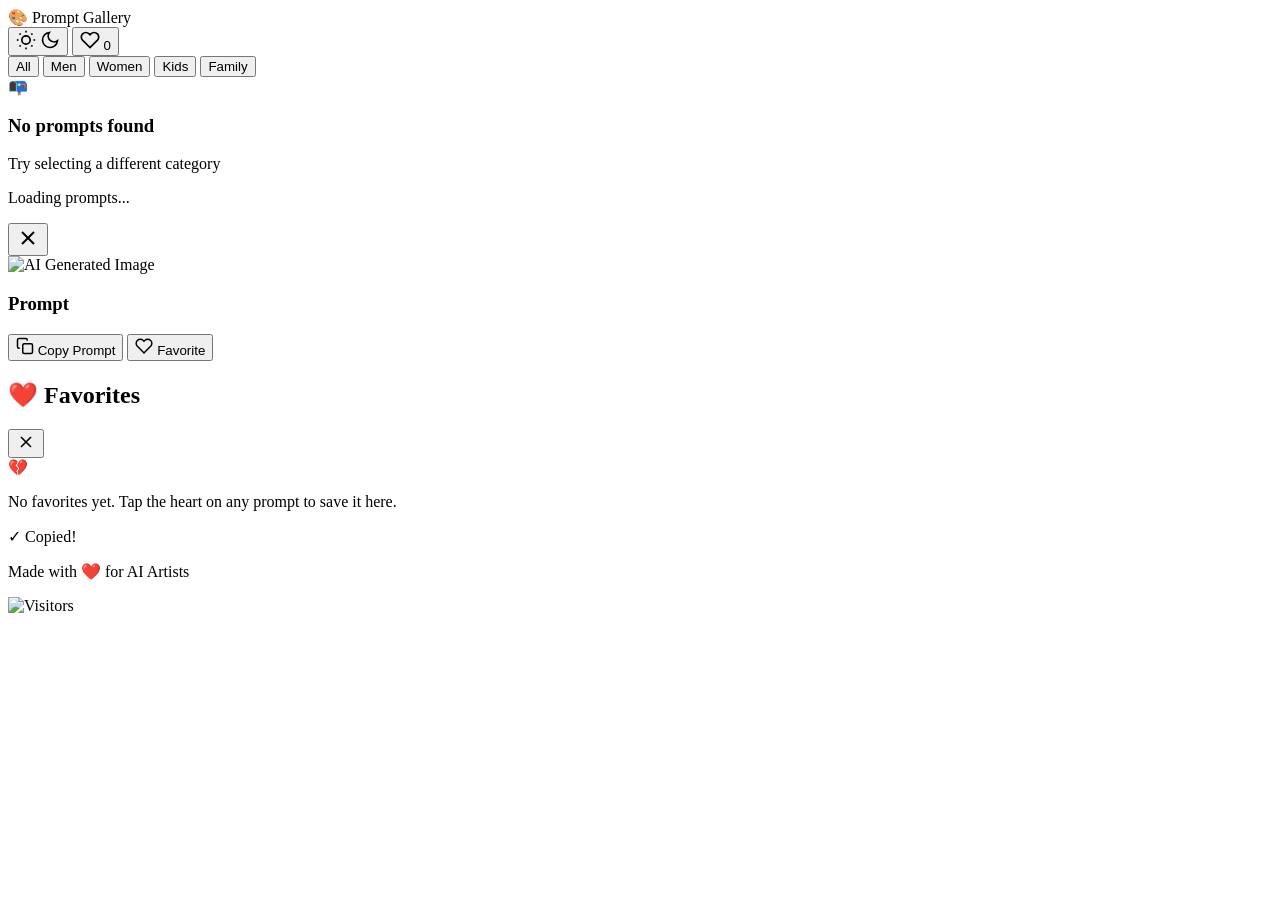
==== index.html @ 32f90887 "Add files via upload" ====
<!DOCTYPE html>
<html lang="en">
<head>
    <meta charset="UTF-8">
    <meta name="viewport" content="width=device-width, initial-scale=1.0">
    <title>Prompt Gallery — Curated AI Image Prompts</title>
    <meta name="description" content="Browse and copy curated AI image generation prompts. Free gallery of prompts for Gemini, Midjourney, DALL-E and more.">
    <link rel="stylesheet" href="css/styles.css">
    <link rel="preconnect" href="https://fonts.googleapis.com">
    <link rel="preconnect" href="https://fonts.gstatic.com" crossorigin>
    <link href="https://fonts.googleapis.com/css2?family=Inter:wght@300;400;500;600;700&display=swap" rel="stylesheet">
</head>
<body>
    <!-- Header -->
    <header class="site-header">
        <div class="header-inner">
            <div class="logo">
                <span class="logo-icon">🎨</span>
                <span class="logo-text">Prompt Gallery</span>
            </div>
            <div class="header-actions">
                <button class="icon-btn theme-toggle-btn" id="theme-toggle" aria-label="Toggle theme">
                    <svg class="icon-sun" width="20" height="20" viewBox="0 0 24 24" fill="none" stroke="currentColor" stroke-width="2">
                        <circle cx="12" cy="12" r="5"></circle>
                        <line x1="12" y1="1" x2="12" y2="3"></line>
                        <line x1="12" y1="21" x2="12" y2="23"></line>
                        <line x1="4.22" y1="4.22" x2="5.64" y2="5.64"></line>
                        <line x1="18.36" y1="18.36" x2="19.78" y2="19.78"></line>
                        <line x1="1" y1="12" x2="3" y2="12"></line>
                        <line x1="21" y1="12" x2="23" y2="12"></line>
                        <line x1="4.22" y1="19.78" x2="5.64" y2="18.36"></line>
                        <line x1="18.36" y1="5.64" x2="19.78" y2="4.22"></line>
                    </svg>
                    <svg class="icon-moon" width="20" height="20" viewBox="0 0 24 24" fill="none" stroke="currentColor" stroke-width="2">
                        <path d="M21 12.79A9 9 0 1 1 11.21 3 7 7 0 0 0 21 12.79z"></path>
                    </svg>
                </button>
                <button class="icon-btn favorites-nav-btn" id="favorites-toggle" aria-label="View favorites">
                    <svg width="20" height="20" viewBox="0 0 24 24" fill="none" stroke="currentColor" stroke-width="2">
                        <path d="M20.84 4.61a5.5 5.5 0 0 0-7.78 0L12 5.67l-1.06-1.06a5.5 5.5 0 0 0-7.78 7.78l1.06 1.06L12 21.23l7.78-7.78 1.06-1.06a5.5 5.5 0 0 0 0-7.78z"></path>
                    </svg>
                    <span class="fav-count" id="fav-count">0</span>
                </button>
            </div>
        </div>
    </header>

    <!-- Main Content -->
    <main class="main-content">
        <!-- Category Filters -->
        <div class="filters-bar">
            <div class="filters-inner">
                <button class="filter-pill active" data-category="all">All</button>
                <button class="filter-pill" data-category="men">Men</button>
                <button class="filter-pill" data-category="women">Women</button>
                <button class="filter-pill" data-category="kids">Kids</button>
                <button class="filter-pill" data-category="family">Family</button>
            </div>
        </div>

        <!-- Gallery Grid -->
        <div class="gallery-grid" id="gallery-grid">
            <!-- Cards injected by JS -->
        </div>

        <!-- Empty State -->
        <div class="empty-state hidden" id="empty-state">
            <span class="empty-icon">📭</span>
            <h3>No prompts found</h3>
            <p>Try selecting a different category</p>
        </div>

        <!-- Loading State -->
        <div class="loading-state" id="loading-state">
            <div class="spinner"></div>
            <p>Loading prompts...</p>
        </div>
    </main>

    <!-- Prompt Detail Modal -->
    <div class="modal-overlay" id="detail-modal">
        <div class="modal-container">
            <button class="modal-close" id="modal-close" aria-label="Close">
                <svg width="24" height="24" viewBox="0 0 24 24" fill="none" stroke="currentColor" stroke-width="2">
                    <line x1="18" y1="6" x2="6" y2="18"></line>
                    <line x1="6" y1="6" x2="18" y2="18"></line>
                </svg>
            </button>
            <div class="modal-body">
                <div class="modal-image-wrap">
                    <img src="" alt="AI Generated Image" class="modal-image" id="modal-image">
                </div>
                <div class="modal-info">
                    <div class="modal-category" id="modal-category"></div>
                    <h3 class="modal-section-title">Prompt</h3>
                    <p class="modal-prompt-text" id="modal-prompt"></p>
                    <div class="modal-actions">
                        <button class="btn btn-primary" id="modal-copy-btn">
                            <svg width="18" height="18" viewBox="0 0 24 24" fill="none" stroke="currentColor" stroke-width="2">
                                <rect x="9" y="9" width="13" height="13" rx="2" ry="2"></rect>
                                <path d="M5 15H4a2 2 0 0 1-2-2V4a2 2 0 0 1 2-2h9a2 2 0 0 1 2 2v1"></path>
                            </svg>
                            Copy Prompt
                        </button>
                        <button class="btn btn-secondary" id="modal-fav-btn">
                            <svg width="18" height="18" viewBox="0 0 24 24" fill="none" stroke="currentColor" stroke-width="2">
                                <path d="M20.84 4.61a5.5 5.5 0 0 0-7.78 0L12 5.67l-1.06-1.06a5.5 5.5 0 0 0-7.78 7.78l1.06 1.06L12 21.23l7.78-7.78 1.06-1.06a5.5 5.5 0 0 0 0-7.78z"></path>
                            </svg>
                            <span id="modal-fav-text">Favorite</span>
                        </button>
                    </div>
                </div>
            </div>
        </div>
    </div>

    <!-- Favorites Panel (slide-in) -->
    <div class="favorites-panel" id="favorites-panel">
        <div class="panel-header">
            <h2>❤️ Favorites</h2>
            <button class="icon-btn" id="close-favorites" aria-label="Close favorites">
                <svg width="20" height="20" viewBox="0 0 24 24" fill="none" stroke="currentColor" stroke-width="2">
                    <line x1="18" y1="6" x2="6" y2="18"></line>
                    <line x1="6" y1="6" x2="18" y2="18"></line>
                </svg>
            </button>
        </div>
        <div class="panel-body" id="favorites-list">
            <!-- Favorites injected by JS -->
        </div>
        <div class="panel-empty hidden" id="favorites-empty">
            <span>💔</span>
            <p>No favorites yet. Tap the heart on any prompt to save it here.</p>
        </div>
    </div>

    <!-- Toast -->
    <div class="toast" id="toast">
        <span class="toast-icon">✓</span>
        <span class="toast-message" id="toast-message">Copied!</span>
    </div>

    <!-- Footer -->
    <footer class="site-footer">
        <div class="footer-inner">
            <p>Made with ❤️ for AI Artists</p>
            <img src="https://visitor-badge.laobi.icu/badge?page_id=prompt-gallery-site" alt="Visitors" class="visitor-badge">
        </div>
    </footer>

    <script src="js/app.js"></script>
</body>
</html>
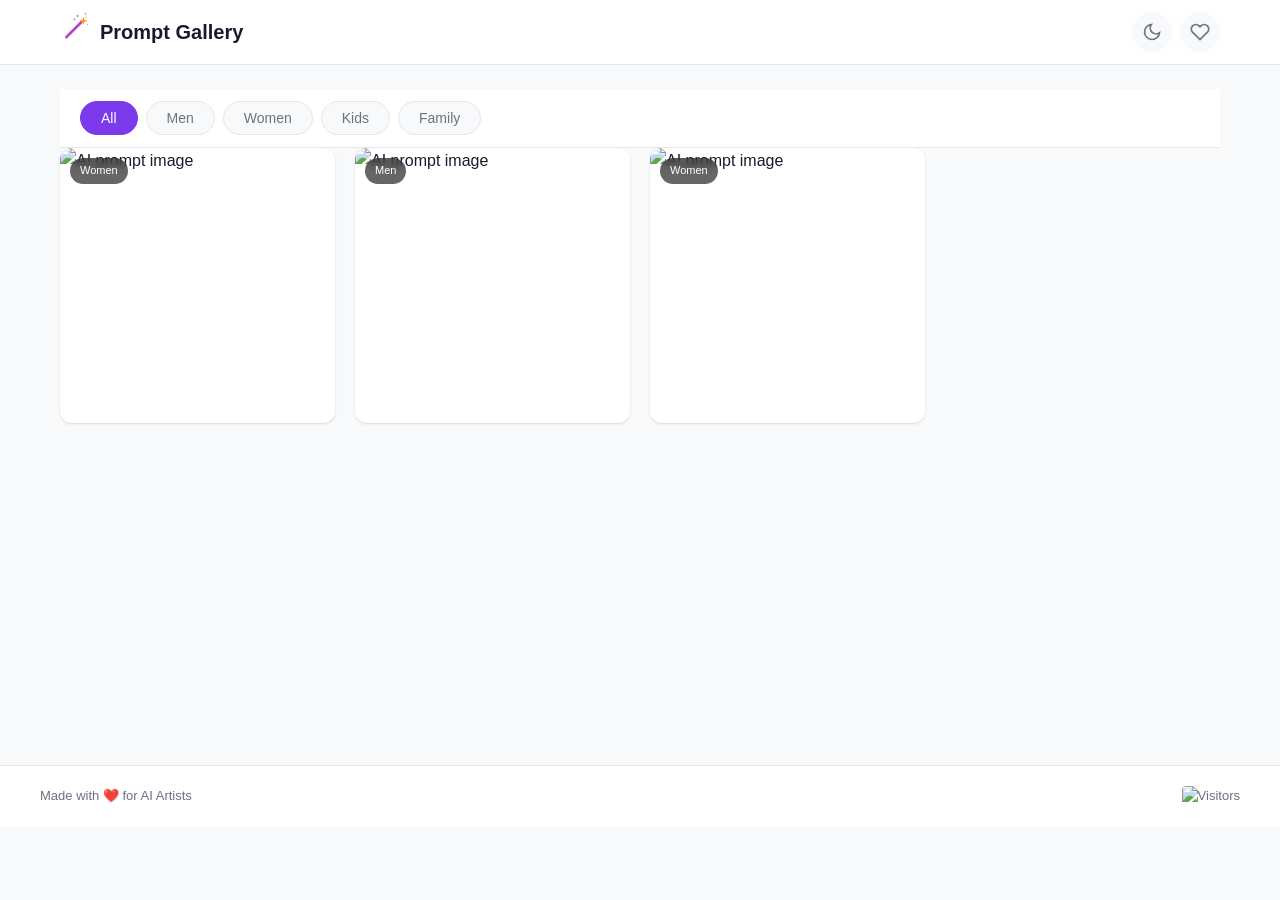
==== commit be2fb69c: "Update index.html" ====
--- a/index.html
+++ b/index.html
@@ -15,7 +15,26 @@
     <header class="site-header">
         <div class="header-inner">
             <div class="logo">
-                <span class="logo-icon">🎨</span>
+                <span class="logo-icon">
+                    <svg width="30" height="30" viewBox="0 0 48 48" fill="none" xmlns="http://www.w3.org/2000/svg">
+                        <defs>
+                            <linearGradient id="wand-grad" x1="0%" y1="0%" x2="100%" y2="100%">
+                                <stop offset="0%" style="stop-color:#7c3aed"/>
+                                <stop offset="100%" style="stop-color:#ec4899"/>
+                            </linearGradient>
+                        </defs>
+                        <!-- Wand stick -->
+                        <line x1="10" y1="42" x2="34" y2="18" stroke="url(#wand-grad)" stroke-width="4" stroke-linecap="round"/>
+                        <!-- Wand tip star -->
+                        <path d="M36 14L37.5 9L39 14L44 15.5L39 17L37.5 22L36 17L31 15.5Z" fill="#f59e0b"/>
+                        <!-- Sparkles -->
+                        <circle cx="28" cy="8" r="1.5" fill="#7c3aed" opacity="0.8"/>
+                        <circle cx="42" cy="10" r="1" fill="#ec4899" opacity="0.7"/>
+                        <circle cx="44" cy="22" r="1.2" fill="#f59e0b" opacity="0.8"/>
+                        <path d="M22 12L23 10L24 12L26 13L24 14L23 16L22 14L20 13Z" fill="#a78bfa" opacity="0.7"/>
+                        <path d="M40 4L40.7 2L41.4 4L43 4.7L41.4 5.4L40.7 7L40 5.4L38 4.7Z" fill="#ec4899" opacity="0.6"/>
+                    </svg>
+                </span>
                 <span class="logo-text">Prompt Gallery</span>
             </div>
             <div class="header-actions">
@@ -39,7 +58,6 @@
                     <svg width="20" height="20" viewBox="0 0 24 24" fill="none" stroke="currentColor" stroke-width="2">
                         <path d="M20.84 4.61a5.5 5.5 0 0 0-7.78 0L12 5.67l-1.06-1.06a5.5 5.5 0 0 0-7.78 7.78l1.06 1.06L12 21.23l7.78-7.78 1.06-1.06a5.5 5.5 0 0 0 0-7.78z"></path>
                     </svg>
-                    <span class="fav-count" id="fav-count">0</span>
                 </button>
             </div>
         </div>
--- a/css/styles.css
+++ b/css/styles.css
@@ -0,0 +1,755 @@
+/* ===== CSS Variables ===== */
+:root {
+    --bg-primary: #f8f9fa;
+    --bg-secondary: #ffffff;
+    --bg-card: #ffffff;
+    --text-primary: #1a1a2e;
+    --text-secondary: #6b7280;
+    --accent: #7c3aed;
+    --accent-hover: #6d28d9;
+    --accent-light: #ede9fe;
+    --border: #e5e7eb;
+    --shadow: 0 1px 3px rgba(0, 0, 0, 0.08), 0 1px 2px rgba(0, 0, 0, 0.06);
+    --shadow-lg: 0 10px 25px rgba(0, 0, 0, 0.1);
+    --radius: 12px;
+    --radius-sm: 8px;
+    --header-height: 64px;
+    --filter-height: 56px;
+}
+
+[data-theme="dark"] {
+    --bg-primary: #0f172a;
+    --bg-secondary: #1e293b;
+    --bg-card: #1e293b;
+    --text-primary: #f1f5f9;
+    --text-secondary: #94a3b8;
+    --accent: #a78bfa;
+    --accent-hover: #8b5cf6;
+    --accent-light: #1e1b4b;
+    --border: #334155;
+    --shadow: 0 1px 3px rgba(0, 0, 0, 0.3);
+    --shadow-lg: 0 10px 25px rgba(0, 0, 0, 0.4);
+}
+
+/* ===== Reset ===== */
+*, *::before, *::after {
+    margin: 0;
+    padding: 0;
+    box-sizing: border-box;
+}
+
+body {
+    font-family: 'Inter', -apple-system, BlinkMacSystemFont, sans-serif;
+    background: var(--bg-primary);
+    color: var(--text-primary);
+    min-height: 100vh;
+    line-height: 1.6;
+    transition: background-color 0.3s ease, color 0.3s ease;
+}
+
+/* ===== Header ===== */
+.site-header {
+    position: sticky;
+    top: 0;
+    z-index: 100;
+    background: var(--bg-secondary);
+    border-bottom: 1px solid var(--border);
+    backdrop-filter: blur(10px);
+}
+
+.header-inner {
+    max-width: 1200px;
+    margin: 0 auto;
+    padding: 0 20px;
+    height: var(--header-height);
+    display: flex;
+    align-items: center;
+    justify-content: space-between;
+}
+
+.logo {
+    display: flex;
+    align-items: center;
+    gap: 10px;
+}
+
+.logo-icon {
+    font-size: 28px;
+}
+
+.logo-text {
+    font-size: 20px;
+    font-weight: 700;
+    color: var(--text-primary);
+}
+
+.header-actions {
+    display: flex;
+    align-items: center;
+    gap: 8px;
+}
+
+.icon-btn {
+    width: 40px;
+    height: 40px;
+    border: none;
+    background: var(--bg-primary);
+    border-radius: 50%;
+    cursor: pointer;
+    display: flex;
+    align-items: center;
+    justify-content: center;
+    color: var(--text-secondary);
+    transition: all 0.2s ease;
+    position: relative;
+}
+
+.icon-btn:hover {
+    color: var(--accent);
+    background: var(--accent-light);
+}
+
+/* Theme toggle icon visibility */
+[data-theme="dark"] .icon-sun { display: block; }
+[data-theme="dark"] .icon-moon { display: none; }
+.icon-sun { display: none; }
+.icon-moon { display: block; }
+
+/* Favorites count badge - removed */
+
+/* ===== Filters ===== */
+.filters-bar {
+    position: sticky;
+    top: var(--header-height);
+    z-index: 90;
+    background: var(--bg-secondary);
+    border-bottom: 1px solid var(--border);
+}
+
+.filters-inner {
+    max-width: 1200px;
+    margin: 0 auto;
+    padding: 12px 20px;
+    display: flex;
+    gap: 8px;
+    overflow-x: auto;
+    scrollbar-width: none;
+}
+
+.filters-inner::-webkit-scrollbar {
+    display: none;
+}
+
+.filter-pill {
+    padding: 8px 20px;
+    border: 1px solid var(--border);
+    background: var(--bg-primary);
+    color: var(--text-secondary);
+    border-radius: 100px;
+    font-size: 14px;
+    font-weight: 500;
+    cursor: pointer;
+    white-space: nowrap;
+    transition: all 0.2s ease;
+    font-family: inherit;
+}
+
+.filter-pill:hover {
+    border-color: var(--accent);
+    color: var(--accent);
+}
+
+.filter-pill.active {
+    background: var(--accent);
+    border-color: var(--accent);
+    color: white;
+}
+
+/* ===== Main Content ===== */
+.main-content {
+    max-width: 1200px;
+    margin: 0 auto;
+    padding: 24px 20px;
+    min-height: calc(100vh - var(--header-height) - var(--filter-height) - 80px);
+}
+
+/* ===== Gallery Grid ===== */
+.gallery-grid {
+    display: grid;
+    grid-template-columns: repeat(auto-fill, minmax(280px, 1fr));
+    gap: 20px;
+}
+
+@media (max-width: 640px) {
+    .gallery-grid {
+        grid-template-columns: repeat(2, 1fr);
+        gap: 12px;
+    }
+}
+
+@media (min-width: 1024px) {
+    .gallery-grid {
+        grid-template-columns: repeat(4, 1fr);
+    }
+}
+
+/* ===== Gallery Card ===== */
+.gallery-card {
+    background: var(--bg-card);
+    border-radius: var(--radius);
+    overflow: hidden;
+    box-shadow: var(--shadow);
+    cursor: pointer;
+    transition: transform 0.2s ease, box-shadow 0.2s ease;
+    position: relative;
+}
+
+.gallery-card:hover {
+    transform: translateY(-4px);
+    box-shadow: var(--shadow-lg);
+}
+
+.card-image-wrap {
+    position: relative;
+    aspect-ratio: 1;
+    overflow: hidden;
+}
+
+.card-image {
+    width: 100%;
+    height: 100%;
+    object-fit: cover;
+    transition: transform 0.3s ease;
+}
+
+.gallery-card:hover .card-image {
+    transform: scale(1.05);
+}
+
+.card-overlay {
+    position: absolute;
+    inset: 0;
+    background: linear-gradient(to top, rgba(0,0,0,0.6) 0%, transparent 50%);
+    opacity: 0;
+    transition: opacity 0.2s ease;
+    display: flex;
+    align-items: flex-end;
+    padding: 12px;
+}
+
+/* Desktop: show on hover */
+@media (hover: hover) {
+    .gallery-card:hover .card-overlay {
+        opacity: 1;
+    }
+}
+
+/* Touch devices: always show overlay */
+@media (hover: none) {
+    .card-overlay {
+        opacity: 1;
+        background: linear-gradient(to top, rgba(0,0,0,0.5) 0%, transparent 40%);
+    }
+}
+
+.card-actions {
+    display: flex;
+    gap: 8px;
+    width: 100%;
+    justify-content: flex-end;
+}
+
+.card-btn {
+    width: 36px;
+    height: 36px;
+    border: none;
+    background: rgba(255, 255, 255, 0.9);
+    border-radius: 50%;
+    cursor: pointer;
+    display: flex;
+    align-items: center;
+    justify-content: center;
+    color: #374151;
+    transition: all 0.2s ease;
+}
+
+.card-btn:hover {
+    background: white;
+    transform: scale(1.1);
+}
+
+.card-btn.favorited {
+    background: #fee2e2;
+    color: #ef4444;
+}
+
+.card-btn.favorited svg {
+    fill: #ef4444;
+}
+
+.card-btn.copied {
+    background: var(--accent-light);
+    color: var(--accent);
+}
+
+.card-category {
+    position: absolute;
+    top: 10px;
+    left: 10px;
+    background: rgba(0, 0, 0, 0.6);
+    color: white;
+    padding: 4px 10px;
+    border-radius: 100px;
+    font-size: 11px;
+    font-weight: 500;
+    text-transform: capitalize;
+    backdrop-filter: blur(4px);
+}
+
+/* ===== Loading & Empty States ===== */
+.loading-state {
+    display: flex;
+    flex-direction: column;
+    align-items: center;
+    justify-content: center;
+    padding: 60px 20px;
+    gap: 16px;
+    color: var(--text-secondary);
+}
+
+.spinner {
+    width: 32px;
+    height: 32px;
+    border: 3px solid var(--border);
+    border-top-color: var(--accent);
+    border-radius: 50%;
+    animation: spin 0.8s linear infinite;
+}
+
+@keyframes spin {
+    to { transform: rotate(360deg); }
+}
+
+.empty-state {
+    display: flex;
+    flex-direction: column;
+    align-items: center;
+    justify-content: center;
+    padding: 60px 20px;
+    text-align: center;
+}
+
+.empty-state .empty-icon {
+    font-size: 48px;
+    margin-bottom: 12px;
+}
+
+.empty-state h3 {
+    font-size: 18px;
+    margin-bottom: 4px;
+}
+
+.empty-state p {
+    color: var(--text-secondary);
+    font-size: 14px;
+}
+
+.hidden {
+    display: none !important;
+}
+
+/* ===== Modal ===== */
+.modal-overlay {
+    position: fixed;
+    inset: 0;
+    background: rgba(0, 0, 0, 0.6);
+    backdrop-filter: blur(4px);
+    z-index: 1000;
+    display: none;
+    align-items: center;
+    justify-content: center;
+    padding: 20px;
+}
+
+.modal-overlay.open {
+    display: flex;
+}
+
+.modal-container {
+    background: var(--bg-card);
+    border-radius: var(--radius);
+    max-width: 800px;
+    width: 100%;
+    max-height: 90vh;
+    overflow-y: auto;
+    position: relative;
+    animation: modalIn 0.25s ease;
+}
+
+@keyframes modalIn {
+    from { opacity: 0; transform: scale(0.95) translateY(10px); }
+    to { opacity: 1; transform: scale(1) translateY(0); }
+}
+
+.modal-close {
+    position: absolute;
+    top: 12px;
+    right: 12px;
+    width: 36px;
+    height: 36px;
+    border: none;
+    background: rgba(0, 0, 0, 0.5);
+    color: white;
+    border-radius: 50%;
+    cursor: pointer;
+    display: flex;
+    align-items: center;
+    justify-content: center;
+    z-index: 10;
+    transition: background 0.2s;
+}
+
+.modal-close:hover {
+    background: rgba(0, 0, 0, 0.7);
+}
+
+.modal-body {
+    display: grid;
+    grid-template-columns: 1fr 1fr;
+}
+
+@media (max-width: 640px) {
+    .modal-body {
+        grid-template-columns: 1fr;
+    }
+}
+
+.modal-image-wrap {
+    aspect-ratio: 1;
+    overflow: hidden;
+}
+
+.modal-image {
+    width: 100%;
+    height: 100%;
+    object-fit: cover;
+}
+
+.modal-info {
+    padding: 24px;
+    display: flex;
+    flex-direction: column;
+    gap: 16px;
+}
+
+.modal-category {
+    display: inline-block;
+    background: var(--accent-light);
+    color: var(--accent);
+    padding: 4px 12px;
+    border-radius: 100px;
+    font-size: 12px;
+    font-weight: 600;
+    text-transform: capitalize;
+    width: fit-content;
+}
+
+.modal-section-title {
+    font-size: 13px;
+    font-weight: 600;
+    color: var(--text-secondary);
+    text-transform: uppercase;
+    letter-spacing: 0.5px;
+}
+
+.modal-prompt-text {
+    font-size: 14px;
+    line-height: 1.7;
+    color: var(--text-primary);
+    background: var(--bg-primary);
+    padding: 16px;
+    border-radius: var(--radius-sm);
+    border: 1px solid var(--border);
+    max-height: 200px;
+    overflow-y: auto;
+}
+
+.modal-actions {
+    display: flex;
+    gap: 10px;
+    margin-top: auto;
+}
+
+@media (max-width: 640px) {
+    .modal-actions {
+        flex-direction: column;
+    }
+}
+
+/* ===== Buttons ===== */
+.btn {
+    padding: 12px 20px;
+    border: none;
+    border-radius: var(--radius-sm);
+    font-size: 14px;
+    font-weight: 600;
+    cursor: pointer;
+    display: flex;
+    align-items: center;
+    justify-content: center;
+    gap: 8px;
+    transition: all 0.2s ease;
+    font-family: inherit;
+    flex: 1;
+}
+
+.btn:active {
+    transform: scale(0.97);
+}
+
+.btn-primary {
+    background: var(--accent);
+    color: white;
+}
+
+.btn-primary:hover {
+    background: var(--accent-hover);
+}
+
+.btn-secondary {
+    background: var(--bg-primary);
+    color: var(--text-primary);
+    border: 1px solid var(--border);
+}
+
+.btn-secondary:hover {
+    border-color: var(--accent);
+    color: var(--accent);
+}
+
+.btn-secondary.active {
+    background: #fee2e2;
+    border-color: #ef4444;
+    color: #ef4444;
+}
+
+.btn-secondary.active svg {
+    fill: #ef4444;
+}
+
+/* ===== Favorites Panel ===== */
+.favorites-panel {
+    position: fixed;
+    top: 0;
+    right: -400px;
+    width: 380px;
+    max-width: 100vw;
+    height: 100vh;
+    background: var(--bg-secondary);
+    border-left: 1px solid var(--border);
+    z-index: 1001;
+    transition: right 0.3s ease;
+    display: flex;
+    flex-direction: column;
+}
+
+.favorites-panel.open {
+    right: 0;
+}
+
+.panel-header {
+    display: flex;
+    align-items: center;
+    justify-content: space-between;
+    padding: 16px 20px;
+    border-bottom: 1px solid var(--border);
+}
+
+.panel-header h2 {
+    font-size: 18px;
+    font-weight: 600;
+}
+
+.panel-body {
+    flex: 1;
+    overflow-y: auto;
+    padding: 16px;
+    display: flex;
+    flex-direction: column;
+    gap: 12px;
+}
+
+.panel-empty {
+    display: flex;
+    flex-direction: column;
+    align-items: center;
+    justify-content: center;
+    padding: 40px 20px;
+    text-align: center;
+    color: var(--text-secondary);
+    gap: 8px;
+    font-size: 14px;
+}
+
+.panel-empty span {
+    font-size: 40px;
+}
+
+/* Favorite item in panel */
+.fav-item {
+    display: flex;
+    gap: 12px;
+    padding: 12px;
+    background: var(--bg-primary);
+    border-radius: var(--radius-sm);
+    cursor: pointer;
+    transition: background 0.2s;
+}
+
+.fav-item:hover {
+    background: var(--accent-light);
+}
+
+.fav-item-image {
+    width: 56px;
+    height: 56px;
+    border-radius: var(--radius-sm);
+    object-fit: cover;
+    flex-shrink: 0;
+}
+
+.fav-item-info {
+    flex: 1;
+    min-width: 0;
+}
+
+.fav-item-category {
+    font-size: 11px;
+    font-weight: 600;
+    color: var(--accent);
+    text-transform: capitalize;
+}
+
+.fav-item-prompt {
+    font-size: 13px;
+    color: var(--text-secondary);
+    overflow: hidden;
+    text-overflow: ellipsis;
+    white-space: nowrap;
+}
+
+.fav-item-remove {
+    width: 28px;
+    height: 28px;
+    border: none;
+    background: none;
+    color: var(--text-secondary);
+    cursor: pointer;
+    display: flex;
+    align-items: center;
+    justify-content: center;
+    border-radius: 50%;
+    flex-shrink: 0;
+    align-self: center;
+    transition: all 0.2s;
+}
+
+.fav-item-remove:hover {
+    background: #fee2e2;
+    color: #ef4444;
+}
+
+/* ===== Toast ===== */
+.toast {
+    position: fixed;
+    bottom: 24px;
+    left: 50%;
+    transform: translateX(-50%) translateY(80px);
+    background: var(--text-primary);
+    color: var(--bg-primary);
+    padding: 12px 24px;
+    border-radius: 100px;
+    display: flex;
+    align-items: center;
+    gap: 8px;
+    font-size: 14px;
+    font-weight: 500;
+    opacity: 0;
+    transition: all 0.3s ease;
+    z-index: 2000;
+    pointer-events: none;
+}
+
+.toast.show {
+    opacity: 1;
+    transform: translateX(-50%) translateY(0);
+}
+
+.toast-icon {
+    width: 20px;
+    height: 20px;
+    background: #34c759;
+    color: white;
+    border-radius: 50%;
+    display: flex;
+    align-items: center;
+    justify-content: center;
+    font-size: 12px;
+    font-weight: 700;
+}
+
+/* ===== Footer ===== */
+.site-footer {
+    border-top: 1px solid var(--border);
+    background: var(--bg-secondary);
+    padding: 20px;
+}
+
+.footer-inner {
+    max-width: 1200px;
+    margin: 0 auto;
+    display: flex;
+    align-items: center;
+    justify-content: space-between;
+    font-size: 13px;
+    color: var(--text-secondary);
+}
+
+.visitor-badge {
+    height: 20px;
+    border-radius: 4px;
+}
+
+@media (max-width: 640px) {
+    .footer-inner {
+        flex-direction: column;
+        gap: 12px;
+    }
+}
+
+/* ===== Scrollbar ===== */
+::-webkit-scrollbar {
+    width: 6px;
+}
+
+::-webkit-scrollbar-track {
+    background: transparent;
+}
+
+::-webkit-scrollbar-thumb {
+    background: var(--border);
+    border-radius: 3px;
+}
+
+/* ===== Backdrop for panels ===== */
+.backdrop {
+    position: fixed;
+    inset: 0;
+    background: rgba(0, 0, 0, 0.4);
+    z-index: 1000;
+    display: none;
+}
+
+.backdrop.show {
+    display: block;
+}
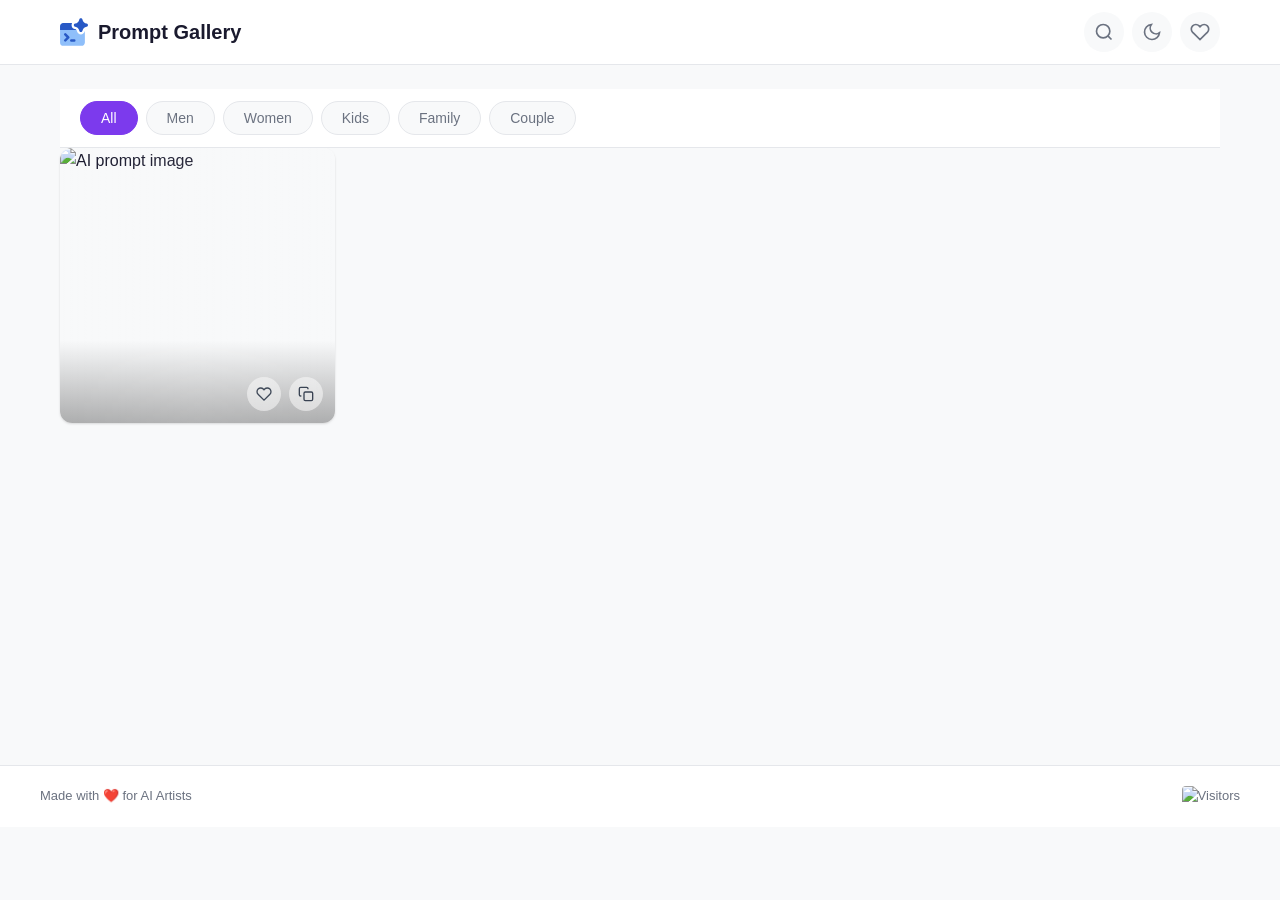
==== commit 4edde369: "Add search, infinite scroll, PWA, AMOLED dark mode, swipe nav, pull-to-refresh, view counts, sitemap" ====
--- a/index.html
+++ b/index.html
@@ -5,39 +5,59 @@
     <meta name="viewport" content="width=device-width, initial-scale=1.0">
     <title>Prompt Gallery — Curated AI Image Prompts</title>
     <meta name="description" content="Browse and copy curated AI image generation prompts. Free gallery of prompts for Gemini, Midjourney, DALL-E and more.">
+
+    <!-- Open Graph -->
+    <meta property="og:title" content="Prompt Gallery — Curated AI Image Prompts">
+    <meta property="og:description" content="Browse stunning AI-generated images and copy the exact prompts used to create them. Free gallery for Gemini, Midjourney, DALL-E.">
+    <meta property="og:type" content="website">
+    <meta property="og:image" content="https://res.cloudinary.com/ddmmf6dz4/image/upload/v1778063880/snmfuzlvmppcgmgstc9q_tdmn8u.png">
+    <meta property="og:url" content="https://prophecy10.github.io/prompt-gallery/">
+    <meta name="twitter:card" content="summary_large_image">
+    <meta name="twitter:title" content="Prompt Gallery — Curated AI Image Prompts">
+    <meta name="twitter:description" content="Browse and copy curated AI image generation prompts.">
+    <meta name="twitter:image" content="https://res.cloudinary.com/ddmmf6dz4/image/upload/v1778063880/snmfuzlvmppcgmgstc9q_tdmn8u.png">
+
+    <!-- PWA -->
+    <link rel="manifest" href="manifest.json">
+    <meta name="theme-color" content="#000000">
+    <meta name="apple-mobile-web-app-capable" content="yes">
+    <meta name="apple-mobile-web-app-status-bar-style" content="black-translucent">
+    <link rel="apple-touch-icon" href="icons/icon-192.svg">
+
+    <link rel="icon" type="image/svg+xml" href="favicon.svg">
     <link rel="stylesheet" href="css/styles.css">
     <link rel="preconnect" href="https://fonts.googleapis.com">
     <link rel="preconnect" href="https://fonts.gstatic.com" crossorigin>
     <link href="https://fonts.googleapis.com/css2?family=Inter:wght@300;400;500;600;700&display=swap" rel="stylesheet">
 </head>
 <body>
+    <!-- Pull to refresh indicator -->
+    <div class="pull-indicator" id="pull-indicator">
+        <div class="pull-spinner"></div>
+        <span>Release to refresh</span>
+    </div>
+
     <!-- Header -->
     <header class="site-header">
         <div class="header-inner">
             <div class="logo">
                 <span class="logo-icon">
-                    <svg width="30" height="30" viewBox="0 0 48 48" fill="none" xmlns="http://www.w3.org/2000/svg">
-                        <defs>
-                            <linearGradient id="wand-grad" x1="0%" y1="0%" x2="100%" y2="100%">
-                                <stop offset="0%" style="stop-color:#7c3aed"/>
-                                <stop offset="100%" style="stop-color:#ec4899"/>
-                            </linearGradient>
-                        </defs>
-                        <!-- Wand stick -->
-                        <line x1="10" y1="42" x2="34" y2="18" stroke="url(#wand-grad)" stroke-width="4" stroke-linecap="round"/>
-                        <!-- Wand tip star -->
-                        <path d="M36 14L37.5 9L39 14L44 15.5L39 17L37.5 22L36 17L31 15.5Z" fill="#f59e0b"/>
-                        <!-- Sparkles -->
-                        <circle cx="28" cy="8" r="1.5" fill="#7c3aed" opacity="0.8"/>
-                        <circle cx="42" cy="10" r="1" fill="#ec4899" opacity="0.7"/>
-                        <circle cx="44" cy="22" r="1.2" fill="#f59e0b" opacity="0.8"/>
-                        <path d="M22 12L23 10L24 12L26 13L24 14L23 16L22 14L20 13Z" fill="#a78bfa" opacity="0.7"/>
-                        <path d="M40 4L40.7 2L41.4 4L43 4.7L41.4 5.4L40.7 7L40 5.4L38 4.7Z" fill="#ec4899" opacity="0.6"/>
+                    <svg width="28" height="28" viewBox="0 0 14 14" fill="none" xmlns="http://www.w3.org/2000/svg">
+                        <path fill="#8fbffa" fill-rule="evenodd" d="M6.035 2.507c-0.653 1.073 -0.204 2.73 1.344 3 0.545 0.095 0.978 0.51 1.096 1.05l0.02 0.092c0.454 2.073 3.407 2.086 3.878 0.017l0.025 -0.108a1.4 1.4 0 0 1 0.04 -0.139v5.791c0 0.941 -0.764 1.704 -1.705 1.704H1.734A1.704 1.704 0 0 1 0.03 12.21V4.211c0 -0.941 0.763 -1.704 1.704 -1.704h4.3Z" clip-rule="evenodd"></path>
+                        <path fill="#2859c5" fill-rule="evenodd" d="M3.08 7.797a0.625 0.625 0 1 0 -0.883 0.884L3.255 9.74l-1.058 1.058a0.625 0.625 0 0 0 0.884 0.884l1.5 -1.5a0.625 0.625 0 0 0 0 -0.884l-1.5 -1.5Zm2.559 2.817a0.625 0.625 0 1 0 0 1.25h1.5a0.625 0.625 0 0 0 0 -1.25h-1.5Z" clip-rule="evenodd"></path>
+                        <path fill="#2859c5" fill-rule="evenodd" d="M6.035 2.507c-0.653 1.073 -0.204 2.73 1.344 3 0.318 0.055 0.598 0.22 0.8 0.454H0.028V4.21c0 -0.941 0.764 -1.704 1.705 -1.704h4.3Z" clip-rule="evenodd"></path>
+                        <path fill="#2859c5" fill-rule="evenodd" d="M11.233 0.721C11.04 -0.13 9.825 -0.125 9.638 0.728l-0.007 0.035 -0.015 0.068A2.53 2.53 0 0 1 7.58 2.772c-0.887 0.154 -0.887 1.428 0 1.582a2.53 2.53 0 0 1 2.038 1.952l0.02 0.093c0.187 0.852 1.401 0.858 1.595 0.007l0.025 -0.108a2.546 2.546 0 0 1 2.046 -1.942c0.889 -0.155 0.889 -1.43 0 -1.585A2.546 2.546 0 0 1 11.26 0.844l-0.018 -0.082 -0.01 -0.041Z" clip-rule="evenodd"></path>
                     </svg>
                 </span>
                 <span class="logo-text">Prompt Gallery</span>
             </div>
             <div class="header-actions">
+                <button class="icon-btn search-toggle-btn" id="search-toggle" aria-label="Search prompts">
+                    <svg width="20" height="20" viewBox="0 0 24 24" fill="none" stroke="currentColor" stroke-width="2">
+                        <circle cx="11" cy="11" r="8"></circle>
+                        <line x1="21" y1="21" x2="16.65" y2="16.65"></line>
+                    </svg>
+                </button>
                 <button class="icon-btn theme-toggle-btn" id="theme-toggle" aria-label="Toggle theme">
                     <svg class="icon-sun" width="20" height="20" viewBox="0 0 24 24" fill="none" stroke="currentColor" stroke-width="2">
                         <circle cx="12" cy="12" r="5"></circle>
@@ -61,6 +81,22 @@
                 </button>
             </div>
         </div>
+        <!-- Search Bar (hidden by default) -->
+        <div class="search-bar hidden" id="search-bar">
+            <div class="search-inner">
+                <svg width="18" height="18" viewBox="0 0 24 24" fill="none" stroke="currentColor" stroke-width="2">
+                    <circle cx="11" cy="11" r="8"></circle>
+                    <line x1="21" y1="21" x2="16.65" y2="16.65"></line>
+                </svg>
+                <input type="text" id="search-input" placeholder="Search prompts..." autocomplete="off">
+                <button class="search-clear" id="search-clear" aria-label="Clear search">
+                    <svg width="16" height="16" viewBox="0 0 24 24" fill="none" stroke="currentColor" stroke-width="2">
+                        <line x1="18" y1="6" x2="6" y2="18"></line>
+                        <line x1="6" y1="6" x2="18" y2="18"></line>
+                    </svg>
+                </button>
+            </div>
+        </div>
     </header>
 
     <!-- Main Content -->
@@ -73,6 +109,7 @@
                 <button class="filter-pill" data-category="women">Women</button>
                 <button class="filter-pill" data-category="kids">Kids</button>
                 <button class="filter-pill" data-category="family">Family</button>
+                <button class="filter-pill" data-category="couple">Couple</button>
             </div>
         </div>
 
@@ -80,12 +117,15 @@
         <div class="gallery-grid" id="gallery-grid">
             <!-- Cards injected by JS -->
         </div>
+
+        <!-- Load More Sentinel (for infinite scroll) -->
+        <div class="load-more-sentinel" id="load-more-sentinel"></div>
 
         <!-- Empty State -->
         <div class="empty-state hidden" id="empty-state">
             <span class="empty-icon">📭</span>
             <h3>No prompts found</h3>
-            <p>Try selecting a different category</p>
+            <p>Try a different search or category</p>
         </div>
 
         <!-- Loading State -->
@@ -97,11 +137,22 @@
 
     <!-- Prompt Detail Modal -->
     <div class="modal-overlay" id="detail-modal">
-        <div class="modal-container">
+        <div class="modal-container" id="modal-container">
             <button class="modal-close" id="modal-close" aria-label="Close">
                 <svg width="24" height="24" viewBox="0 0 24 24" fill="none" stroke="currentColor" stroke-width="2">
                     <line x1="18" y1="6" x2="6" y2="18"></line>
                     <line x1="6" y1="6" x2="18" y2="18"></line>
+                </svg>
+            </button>
+            <!-- Swipe navigation arrows -->
+            <button class="modal-nav modal-nav-prev" id="modal-prev" aria-label="Previous prompt">
+                <svg width="24" height="24" viewBox="0 0 24 24" fill="none" stroke="currentColor" stroke-width="2">
+                    <polyline points="15 18 9 12 15 6"></polyline>
+                </svg>
+            </button>
+            <button class="modal-nav modal-nav-next" id="modal-next" aria-label="Next prompt">
+                <svg width="24" height="24" viewBox="0 0 24 24" fill="none" stroke="currentColor" stroke-width="2">
+                    <polyline points="9 18 15 12 9 6"></polyline>
                 </svg>
             </button>
             <div class="modal-body">
@@ -110,6 +161,13 @@
                 </div>
                 <div class="modal-info">
                     <div class="modal-category" id="modal-category"></div>
+                    <div class="modal-views" id="modal-views">
+                        <svg width="14" height="14" viewBox="0 0 24 24" fill="none" stroke="currentColor" stroke-width="2">
+                            <path d="M1 12s4-8 11-8 11 8 11 8-4 8-11 8-11-8-11-8z"></path>
+                            <circle cx="12" cy="12" r="3"></circle>
+                        </svg>
+                        <span id="modal-view-count">0</span> views
+                    </div>
                     <h3 class="modal-section-title">Prompt</h3>
                     <p class="modal-prompt-text" id="modal-prompt"></p>
                     <div class="modal-actions">
@@ -162,7 +220,7 @@
     <footer class="site-footer">
         <div class="footer-inner">
             <p>Made with ❤️ for AI Artists</p>
-            <img src="https://visitor-badge.laobi.icu/badge?page_id=prompt-gallery-site" alt="Visitors" class="visitor-badge">
+            <img src="https://visitor-badge.laobi.icu/badge?page_id=prophecy10.prompt-gallery" alt="Visitors" class="visitor-badge">
         </div>
     </footer>
 
--- a/css/styles.css
+++ b/css/styles.css
@@ -18,17 +18,17 @@
 }
 
 [data-theme="dark"] {
-    --bg-primary: #0f172a;
-    --bg-secondary: #1e293b;
-    --bg-card: #1e293b;
+    --bg-primary: #000000;
+    --bg-secondary: #0a0a0a;
+    --bg-card: #111111;
     --text-primary: #f1f5f9;
     --text-secondary: #94a3b8;
     --accent: #a78bfa;
     --accent-hover: #8b5cf6;
-    --accent-light: #1e1b4b;
-    --border: #334155;
-    --shadow: 0 1px 3px rgba(0, 0, 0, 0.3);
-    --shadow-lg: 0 10px 25px rgba(0, 0, 0, 0.4);
+    --accent-light: #1a1a2e;
+    --border: #1f1f1f;
+    --shadow: 0 1px 3px rgba(0, 0, 0, 0.5);
+    --shadow-lg: 0 10px 25px rgba(0, 0, 0, 0.6);
 }
 
 /* ===== Reset ===== */
@@ -45,6 +45,42 @@
     min-height: 100vh;
     line-height: 1.6;
     transition: background-color 0.3s ease, color 0.3s ease;
+    overscroll-behavior-y: contain;
+}
+
+/* ===== Pull to Refresh ===== */
+.pull-indicator {
+    position: fixed;
+    top: 0;
+    left: 0;
+    right: 0;
+    height: 60px;
+    display: flex;
+    align-items: center;
+    justify-content: center;
+    gap: 10px;
+    background: var(--bg-secondary);
+    color: var(--text-secondary);
+    font-size: 13px;
+    transform: translateY(-100%);
+    transition: transform 0.3s ease;
+    z-index: 200;
+}
+
+.pull-indicator.visible {
+    transform: translateY(0);
+}
+
+.pull-indicator.refreshing .pull-spinner {
+    animation: spin 0.8s linear infinite;
+}
+
+.pull-spinner {
+    width: 20px;
+    height: 20px;
+    border: 2px solid var(--border);
+    border-top-color: var(--accent);
+    border-radius: 50%;
 }
 
 /* ===== Header ===== */
@@ -75,6 +111,7 @@
 
 .logo-icon {
     font-size: 28px;
+    display: flex;
 }
 
 .logo-text {
@@ -115,7 +152,54 @@
 .icon-sun { display: none; }
 .icon-moon { display: block; }
 
-/* Favorites count badge - removed */
+/* ===== Search Bar ===== */
+.search-bar {
+    border-top: 1px solid var(--border);
+    background: var(--bg-secondary);
+}
+
+.search-inner {
+    max-width: 1200px;
+    margin: 0 auto;
+    padding: 10px 20px;
+    display: flex;
+    align-items: center;
+    gap: 10px;
+    color: var(--text-secondary);
+}
+
+.search-inner input {
+    flex: 1;
+    border: none;
+    background: none;
+    font-size: 15px;
+    color: var(--text-primary);
+    outline: none;
+    font-family: inherit;
+}
+
+.search-inner input::placeholder {
+    color: var(--text-secondary);
+}
+
+.search-clear {
+    width: 28px;
+    height: 28px;
+    border: none;
+    background: none;
+    color: var(--text-secondary);
+    cursor: pointer;
+    display: flex;
+    align-items: center;
+    justify-content: center;
+    border-radius: 50%;
+    transition: all 0.2s;
+}
+
+.search-clear:hover {
+    background: var(--bg-primary);
+    color: var(--text-primary);
+}
 
 /* ===== Filters ===== */
 .filters-bar {
@@ -226,28 +310,37 @@
     transform: scale(1.05);
 }
 
+/* Skeleton shimmer for loading images */
+.card-image-wrap.loading {
+    background: var(--bg-primary);
+}
+
+.card-image-wrap.loading::after {
+    content: '';
+    position: absolute;
+    inset: 0;
+    background: linear-gradient(90deg, transparent, rgba(255,255,255,0.08), transparent);
+    animation: shimmer 1.5s infinite;
+}
+
+@keyframes shimmer {
+    0% { transform: translateX(-100%); }
+    100% { transform: translateX(100%); }
+}
+
 .card-overlay {
     position: absolute;
     inset: 0;
-    background: linear-gradient(to top, rgba(0,0,0,0.6) 0%, transparent 50%);
-    opacity: 0;
-    transition: opacity 0.2s ease;
+    background: linear-gradient(to top, rgba(0,0,0,0.3) 0%, transparent 30%);
+    opacity: 1;
     display: flex;
     align-items: flex-end;
     padding: 12px;
-}
-
-/* Desktop: show on hover */
+    transition: background 0.2s ease;
+}
+
 @media (hover: hover) {
     .gallery-card:hover .card-overlay {
-        opacity: 1;
-    }
-}
-
-/* Touch devices: always show overlay */
-@media (hover: none) {
-    .card-overlay {
-        opacity: 1;
         background: linear-gradient(to top, rgba(0,0,0,0.5) 0%, transparent 40%);
     }
 }
@@ -260,10 +353,10 @@
 }
 
 .card-btn {
-    width: 36px;
-    height: 36px;
+    width: 34px;
+    height: 34px;
     border: none;
-    background: rgba(255, 255, 255, 0.9);
+    background: rgba(255, 255, 255, 0.5);
     border-radius: 50%;
     cursor: pointer;
     display: flex;
@@ -271,11 +364,22 @@
     justify-content: center;
     color: #374151;
     transition: all 0.2s ease;
-}
-
-.card-btn:hover {
-    background: white;
-    transform: scale(1.1);
+    backdrop-filter: blur(4px);
+}
+
+@media (hover: hover) {
+    .card-btn:hover {
+        background: rgba(255, 255, 255, 0.95);
+        transform: scale(1.15);
+    }
+}
+
+@media (hover: none) {
+    .card-btn {
+        width: 32px;
+        height: 32px;
+        background: rgba(255, 255, 255, 0.75);
+    }
 }
 
 .card-btn.favorited {
@@ -292,18 +396,43 @@
     color: var(--accent);
 }
 
-.card-category {
+/* New/Trending Badge */
+.card-badge {
     position: absolute;
     top: 10px;
     left: 10px;
-    background: rgba(0, 0, 0, 0.6);
+    background: linear-gradient(135deg, #f59e0b, #ef4444);
     color: white;
-    padding: 4px 10px;
+    font-size: 10px;
+    font-weight: 700;
+    padding: 3px 8px;
     border-radius: 100px;
+    text-transform: uppercase;
+    letter-spacing: 0.5px;
+    z-index: 2;
+    box-shadow: 0 2px 8px rgba(239, 68, 68, 0.3);
+}
+
+/* View count on card */
+.card-views {
+    position: absolute;
+    top: 10px;
+    right: 10px;
+    background: rgba(0, 0, 0, 0.5);
+    color: white;
     font-size: 11px;
-    font-weight: 500;
-    text-transform: capitalize;
+    padding: 3px 8px;
+    border-radius: 100px;
+    display: flex;
+    align-items: center;
+    gap: 4px;
     backdrop-filter: blur(4px);
+    z-index: 2;
+}
+
+.card-views svg {
+    width: 12px;
+    height: 12px;
 }
 
 /* ===== Loading & Empty States ===== */
@@ -356,6 +485,12 @@
 
 .hidden {
     display: none !important;
+}
+
+/* Load more sentinel */
+.load-more-sentinel {
+    height: 1px;
+    width: 100%;
 }
 
 /* ===== Modal ===== */
@@ -384,6 +519,7 @@
     overflow-y: auto;
     position: relative;
     animation: modalIn 0.25s ease;
+    touch-action: pan-y;
 }
 
 @keyframes modalIn {
@@ -413,6 +549,53 @@
     background: rgba(0, 0, 0, 0.7);
 }
 
+/* Modal navigation arrows */
+.modal-nav {
+    position: absolute;
+    top: 50%;
+    transform: translateY(-50%);
+    width: 40px;
+    height: 40px;
+    border: none;
+    background: rgba(0, 0, 0, 0.4);
+    color: white;
+    border-radius: 50%;
+    cursor: pointer;
+    display: flex;
+    align-items: center;
+    justify-content: center;
+    z-index: 10;
+    transition: all 0.2s;
+}
+
+.modal-nav:hover {
+    background: rgba(0, 0, 0, 0.7);
+    transform: translateY(-50%) scale(1.1);
+}
+
+.modal-nav-prev {
+    left: -50px;
+}
+
+.modal-nav-next {
+    right: -50px;
+}
+
+@media (max-width: 900px) {
+    .modal-nav-prev { left: 8px; }
+    .modal-nav-next { right: 8px; }
+    .modal-nav {
+        background: rgba(0, 0, 0, 0.6);
+        width: 36px;
+        height: 36px;
+    }
+}
+
+.modal-nav:disabled {
+    opacity: 0.3;
+    cursor: default;
+}
+
 .modal-body {
     display: grid;
     grid-template-columns: 1fr 1fr;
@@ -452,6 +635,14 @@
     font-weight: 600;
     text-transform: capitalize;
     width: fit-content;
+}
+
+.modal-views {
+    display: flex;
+    align-items: center;
+    gap: 6px;
+    font-size: 13px;
+    color: var(--text-secondary);
 }
 
 .modal-section-title {
@@ -595,7 +786,6 @@
     font-size: 40px;
 }
 
-/* Favorite item in panel */
 .fav-item {
     display: flex;
     gap: 12px;
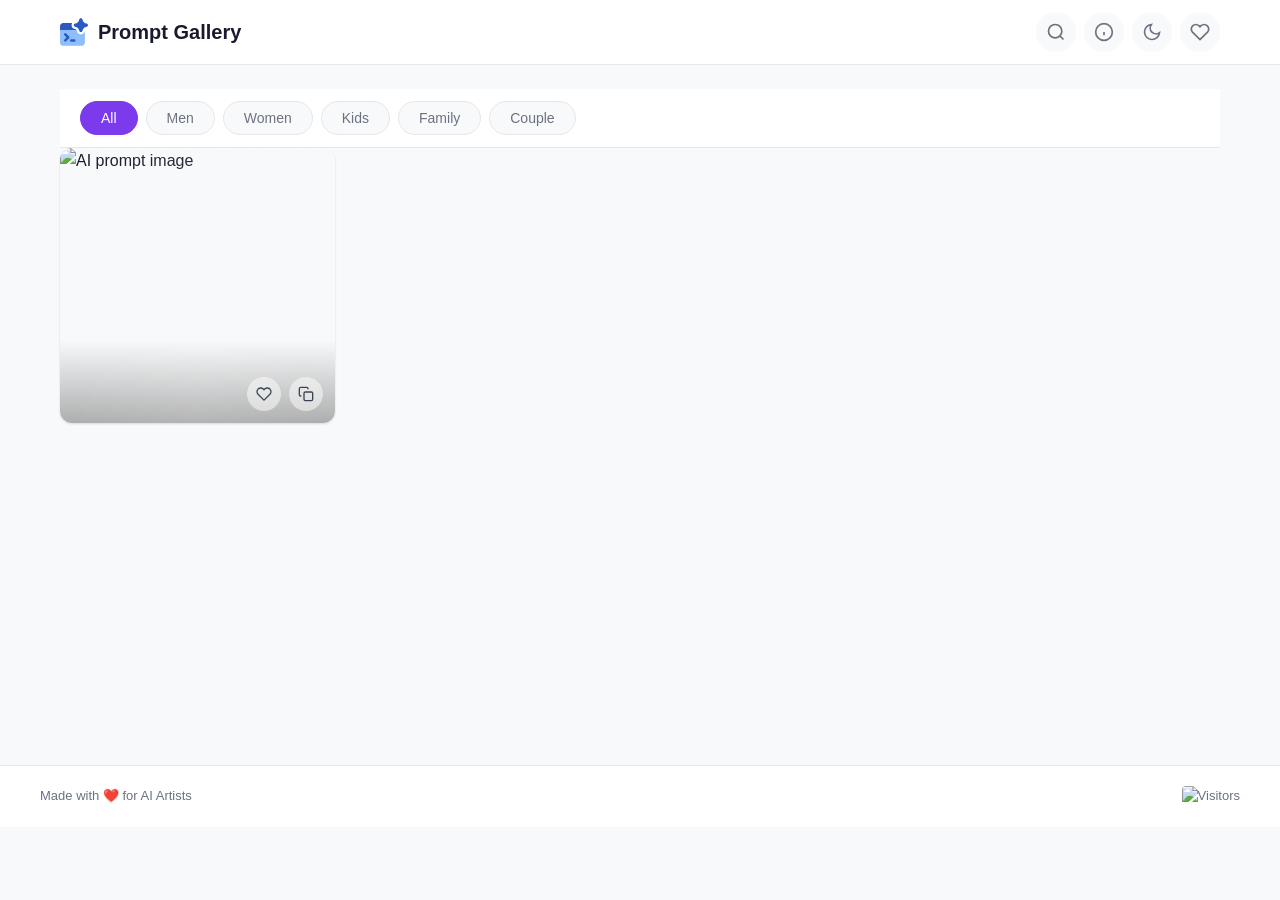
==== commit f271a190: "Add iOS-style info bottom sheet with disclaimer and privacy info" ====
--- a/index.html
+++ b/index.html
@@ -56,6 +56,13 @@
                     <svg width="20" height="20" viewBox="0 0 24 24" fill="none" stroke="currentColor" stroke-width="2">
                         <circle cx="11" cy="11" r="8"></circle>
                         <line x1="21" y1="21" x2="16.65" y2="16.65"></line>
+                    </svg>
+                </button>
+                <button class="icon-btn info-btn" id="info-toggle" aria-label="About this site">
+                    <svg width="20" height="20" viewBox="0 0 24 24" fill="none" stroke="currentColor" stroke-width="2">
+                        <circle cx="12" cy="12" r="10"></circle>
+                        <line x1="12" y1="16" x2="12" y2="12"></line>
+                        <line x1="12" y1="8" x2="12.01" y2="8"></line>
                     </svg>
                 </button>
                 <button class="icon-btn theme-toggle-btn" id="theme-toggle" aria-label="Toggle theme">
@@ -224,6 +231,46 @@
         </div>
     </footer>
 
+    <!-- Info Bottom Sheet (iOS style) -->
+    <div class="bottom-sheet-overlay" id="info-overlay">
+        <div class="bottom-sheet" id="info-sheet">
+            <div class="bottom-sheet-handle"></div>
+            <div class="bottom-sheet-content">
+                <div class="sheet-header">
+                    <h2>About Prompt Gallery</h2>
+                </div>
+                <div class="sheet-body">
+                    <div class="sheet-section">
+                        <div class="sheet-icon">✨</div>
+                        <div>
+                            <h3>What is this?</h3>
+                            <p>A simple, free gallery of AI image generation prompts. Browse images, find one you like, and copy the exact prompt used to create it.</p>
+                        </div>
+                    </div>
+                    <div class="sheet-section">
+                        <div class="sheet-icon">🔒</div>
+                        <div>
+                            <h3>Your Privacy</h3>
+                            <p>No login. No signup. No ads. No donations. No tracking. We do not collect any personal information. Everything stays on your device.</p>
+                        </div>
+                    </div>
+                    <div class="sheet-section">
+                        <div class="sheet-icon">📋</div>
+                        <div>
+                            <h3>How to use</h3>
+                            <p>Browse the gallery, tap an image to see the full prompt, and hit "Copy Prompt" to use it with your favourite AI image generator.</p>
+                        </div>
+                    </div>
+                    <div class="sheet-divider"></div>
+                    <div class="sheet-disclaimer">
+                        <p><strong>Disclaimer:</strong> AI-generated images may not always match expectations. Results vary depending on the AI model, settings, and interpretation. We are not responsible for any unexpected or unintended image outputs.</p>
+                    </div>
+                </div>
+                <button class="sheet-close-btn" id="info-close-btn">Got it</button>
+            </div>
+        </div>
+    </div>
+
     <script src="js/app.js"></script>
 </body>
 </html>
--- a/css/styles.css
+++ b/css/styles.css
@@ -943,3 +943,143 @@
 .backdrop.show {
     display: block;
 }
+
+
+/* ===== iOS Bottom Sheet ===== */
+.bottom-sheet-overlay {
+    position: fixed;
+    inset: 0;
+    background: rgba(0, 0, 0, 0.5);
+    z-index: 2000;
+    display: none;
+    align-items: flex-end;
+    justify-content: center;
+    backdrop-filter: blur(2px);
+}
+
+.bottom-sheet-overlay.open {
+    display: flex;
+}
+
+.bottom-sheet {
+    background: var(--bg-secondary);
+    border-radius: 20px 20px 0 0;
+    width: 100%;
+    max-width: 500px;
+    max-height: 85vh;
+    overflow-y: auto;
+    animation: sheetSlideUp 0.35s cubic-bezier(0.32, 0.72, 0, 1);
+    padding-bottom: env(safe-area-inset-bottom, 20px);
+}
+
+@keyframes sheetSlideUp {
+    from { transform: translateY(100%); }
+    to { transform: translateY(0); }
+}
+
+.bottom-sheet-handle {
+    width: 36px;
+    height: 5px;
+    background: var(--border);
+    border-radius: 100px;
+    margin: 10px auto 0;
+}
+
+.bottom-sheet-content {
+    padding: 20px 24px 24px;
+}
+
+.sheet-header {
+    text-align: center;
+    margin-bottom: 24px;
+}
+
+.sheet-header h2 {
+    font-size: 20px;
+    font-weight: 700;
+    color: var(--text-primary);
+}
+
+.sheet-body {
+    display: flex;
+    flex-direction: column;
+    gap: 20px;
+}
+
+.sheet-section {
+    display: flex;
+    gap: 14px;
+    align-items: flex-start;
+}
+
+.sheet-icon {
+    font-size: 24px;
+    flex-shrink: 0;
+    width: 40px;
+    height: 40px;
+    display: flex;
+    align-items: center;
+    justify-content: center;
+    background: var(--bg-primary);
+    border-radius: 10px;
+}
+
+.sheet-section h3 {
+    font-size: 15px;
+    font-weight: 600;
+    color: var(--text-primary);
+    margin-bottom: 4px;
+}
+
+.sheet-section p {
+    font-size: 14px;
+    color: var(--text-secondary);
+    line-height: 1.5;
+}
+
+.sheet-divider {
+    height: 1px;
+    background: var(--border);
+    margin: 4px 0;
+}
+
+.sheet-disclaimer {
+    background: var(--bg-primary);
+    border-radius: 12px;
+    padding: 14px 16px;
+    border: 1px solid var(--border);
+}
+
+.sheet-disclaimer p {
+    font-size: 13px;
+    color: var(--text-secondary);
+    line-height: 1.6;
+}
+
+.sheet-disclaimer strong {
+    color: var(--text-primary);
+}
+
+.sheet-close-btn {
+    display: block;
+    width: 100%;
+    margin-top: 24px;
+    padding: 16px;
+    background: var(--accent);
+    color: white;
+    border: none;
+    border-radius: 14px;
+    font-size: 16px;
+    font-weight: 600;
+    cursor: pointer;
+    font-family: inherit;
+    transition: background 0.2s;
+}
+
+.sheet-close-btn:hover {
+    background: var(--accent-hover);
+}
+
+.sheet-close-btn:active {
+    transform: scale(0.98);
+}
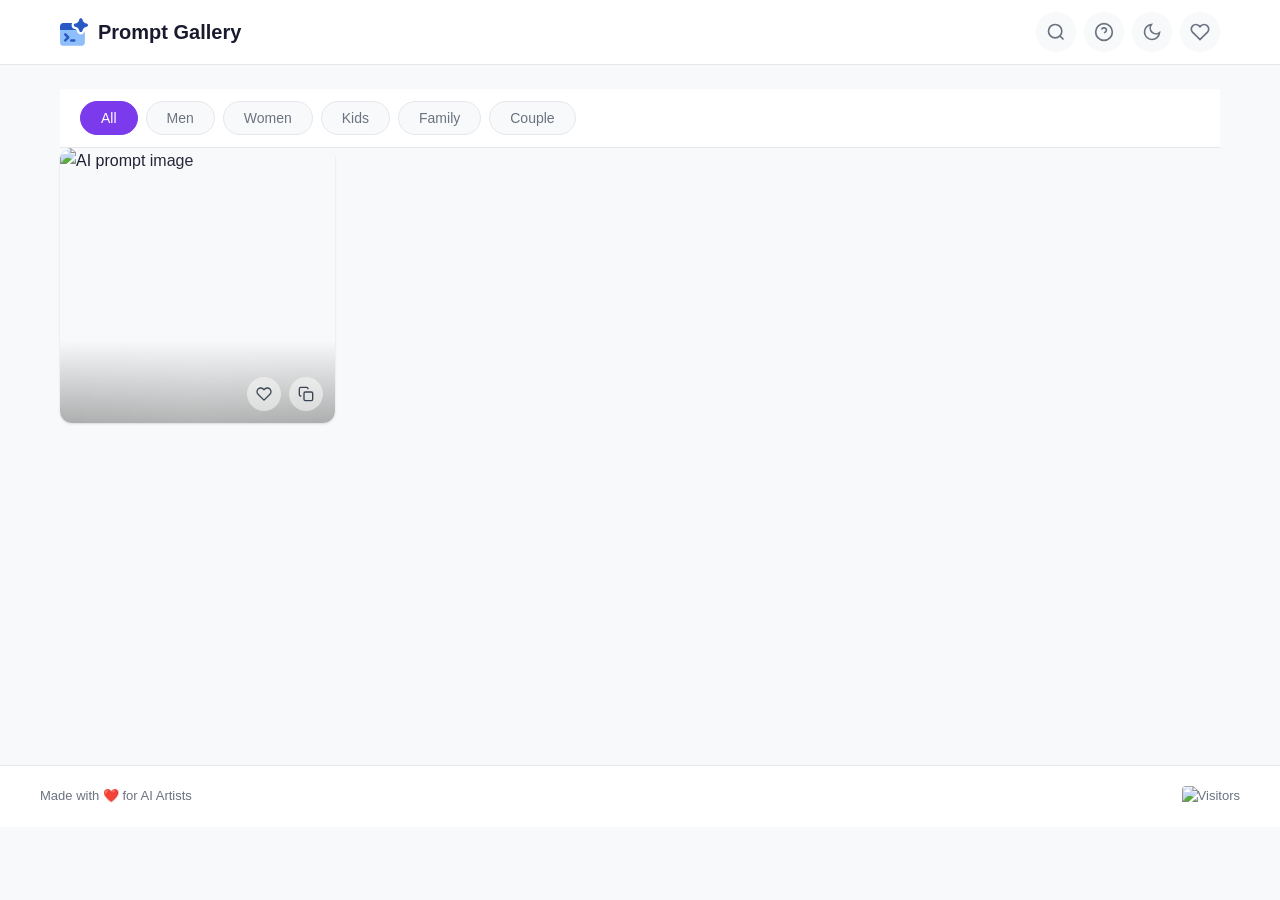
==== commit 2ab39900: "Change info icon to question mark for better recognition" ====
--- a/index.html
+++ b/index.html
@@ -61,8 +61,8 @@
                 <button class="icon-btn info-btn" id="info-toggle" aria-label="About this site">
                     <svg width="20" height="20" viewBox="0 0 24 24" fill="none" stroke="currentColor" stroke-width="2">
                         <circle cx="12" cy="12" r="10"></circle>
-                        <line x1="12" y1="16" x2="12" y2="12"></line>
-                        <line x1="12" y1="8" x2="12.01" y2="8"></line>
+                        <path d="M9.09 9a3 3 0 0 1 5.83 1c0 2-3 3-3 3"></path>
+                        <line x1="12" y1="17" x2="12.01" y2="17"></line>
                     </svg>
                 </button>
                 <button class="icon-btn theme-toggle-btn" id="theme-toggle" aria-label="Toggle theme">
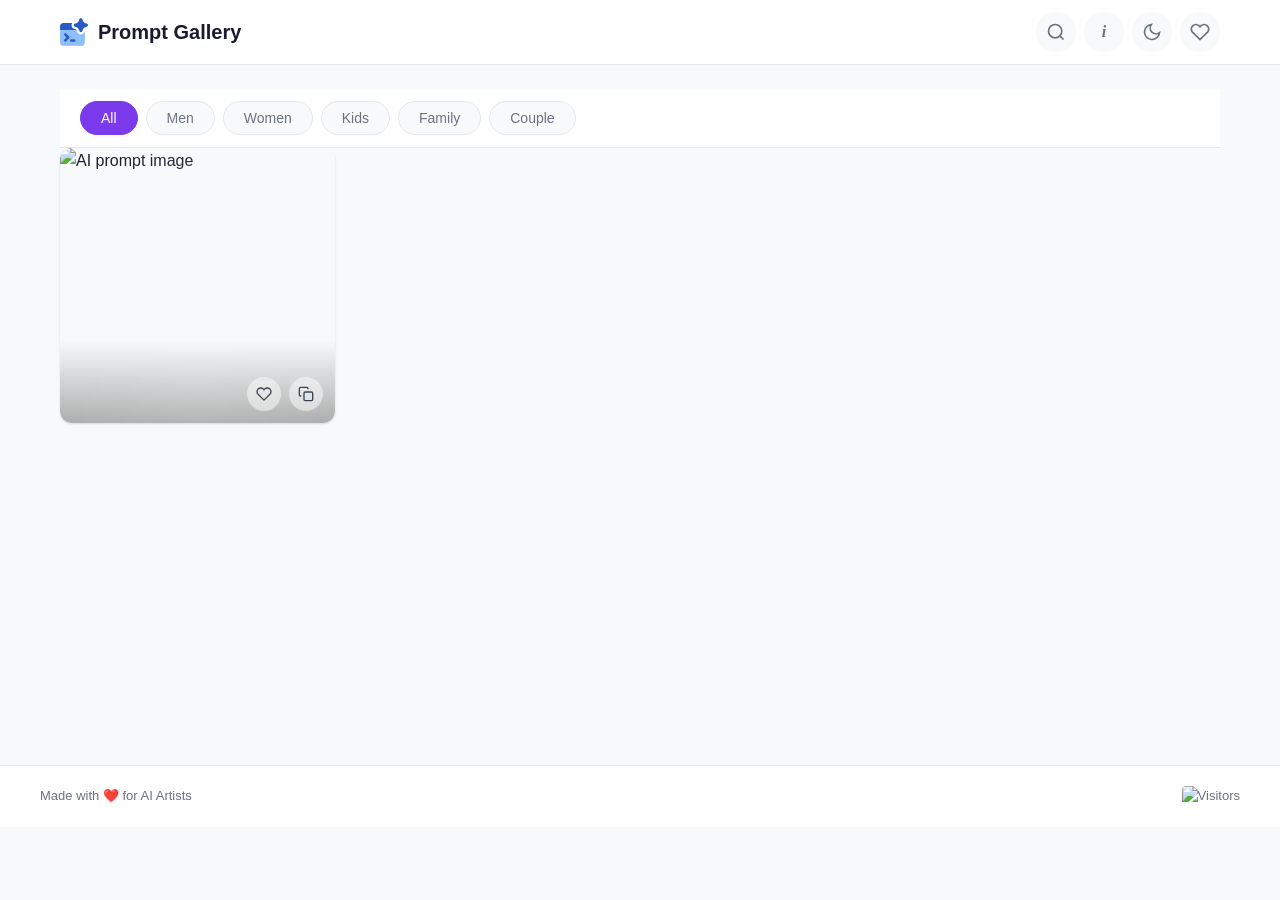
==== commit 7e26fe2b: "Use bold italic i for info button - clearer at small size" ====
--- a/index.html
+++ b/index.html
@@ -59,11 +59,7 @@
                     </svg>
                 </button>
                 <button class="icon-btn info-btn" id="info-toggle" aria-label="About this site">
-                    <svg width="20" height="20" viewBox="0 0 24 24" fill="none" stroke="currentColor" stroke-width="2">
-                        <circle cx="12" cy="12" r="10"></circle>
-                        <path d="M9.09 9a3 3 0 0 1 5.83 1c0 2-3 3-3 3"></path>
-                        <line x1="12" y1="17" x2="12.01" y2="17"></line>
-                    </svg>
+                    <span style="font-size:16px;font-weight:700;font-style:italic;font-family:Georgia,serif;">i</span>
                 </button>
                 <button class="icon-btn theme-toggle-btn" id="theme-toggle" aria-label="Toggle theme">
                     <svg class="icon-sun" width="20" height="20" viewBox="0 0 24 24" fill="none" stroke="currentColor" stroke-width="2">
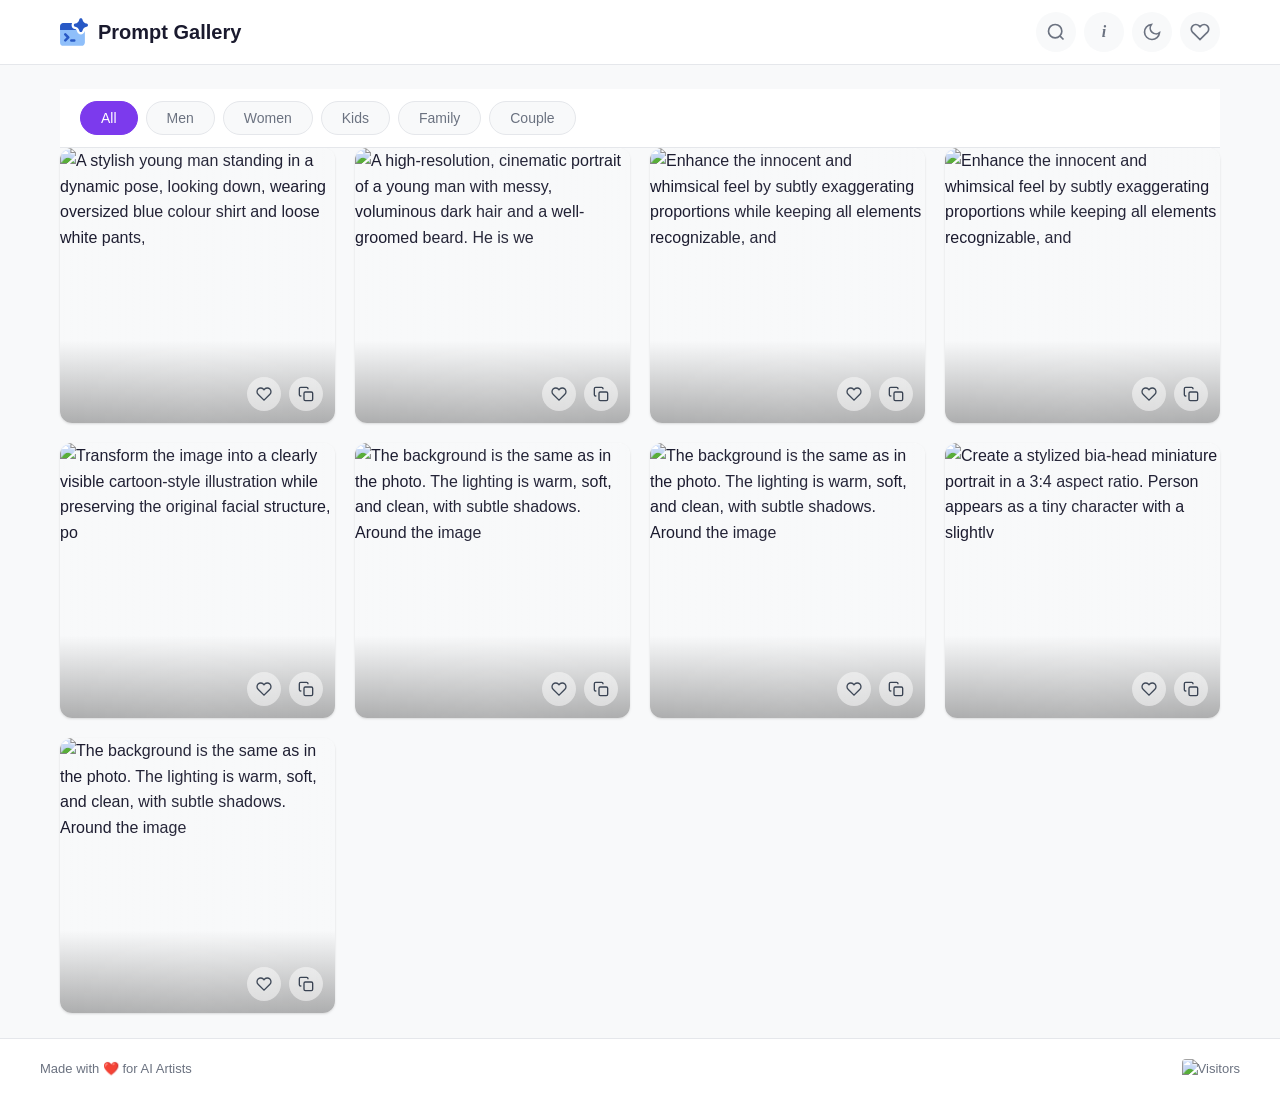
==== commit 58b0324c: "Page per prompt, share + deep links, security and service-worker fixes - p/<id>.html for every promp" ====
--- a/index.html
+++ b/index.html
@@ -1,272 +1,279 @@
-<!DOCTYPE html>
-<html lang="en">
-<head>
-    <meta charset="UTF-8">
-    <meta name="viewport" content="width=device-width, initial-scale=1.0">
-    <title>Prompt Gallery — Curated AI Image Prompts</title>
-    <meta name="description" content="Browse and copy curated AI image generation prompts. Free gallery of prompts for Gemini, Midjourney, DALL-E and more.">
-
-    <!-- Open Graph -->
-    <meta property="og:title" content="Prompt Gallery — Curated AI Image Prompts">
-    <meta property="og:description" content="Browse stunning AI-generated images and copy the exact prompts used to create them. Free gallery for Gemini, Midjourney, DALL-E.">
-    <meta property="og:type" content="website">
-    <meta property="og:image" content="https://res.cloudinary.com/ddmmf6dz4/image/upload/v1778063880/snmfuzlvmppcgmgstc9q_tdmn8u.png">
-    <meta property="og:url" content="https://prophecy10.github.io/prompt-gallery/">
-    <meta name="twitter:card" content="summary_large_image">
-    <meta name="twitter:title" content="Prompt Gallery — Curated AI Image Prompts">
-    <meta name="twitter:description" content="Browse and copy curated AI image generation prompts.">
-    <meta name="twitter:image" content="https://res.cloudinary.com/ddmmf6dz4/image/upload/v1778063880/snmfuzlvmppcgmgstc9q_tdmn8u.png">
-
-    <!-- PWA -->
-    <link rel="manifest" href="manifest.json">
-    <meta name="theme-color" content="#000000">
-    <meta name="apple-mobile-web-app-capable" content="yes">
-    <meta name="apple-mobile-web-app-status-bar-style" content="black-translucent">
-    <link rel="apple-touch-icon" href="icons/icon-192.svg">
-
-    <link rel="icon" type="image/svg+xml" href="favicon.svg">
-    <link rel="stylesheet" href="css/styles.css">
-    <link rel="preconnect" href="https://fonts.googleapis.com">
-    <link rel="preconnect" href="https://fonts.gstatic.com" crossorigin>
-    <link href="https://fonts.googleapis.com/css2?family=Inter:wght@300;400;500;600;700&display=swap" rel="stylesheet">
-</head>
-<body>
-    <!-- Pull to refresh indicator -->
-    <div class="pull-indicator" id="pull-indicator">
-        <div class="pull-spinner"></div>
-        <span>Release to refresh</span>
-    </div>
-
-    <!-- Header -->
-    <header class="site-header">
-        <div class="header-inner">
-            <div class="logo">
-                <span class="logo-icon">
-                    <svg width="28" height="28" viewBox="0 0 14 14" fill="none" xmlns="http://www.w3.org/2000/svg">
-                        <path fill="#8fbffa" fill-rule="evenodd" d="M6.035 2.507c-0.653 1.073 -0.204 2.73 1.344 3 0.545 0.095 0.978 0.51 1.096 1.05l0.02 0.092c0.454 2.073 3.407 2.086 3.878 0.017l0.025 -0.108a1.4 1.4 0 0 1 0.04 -0.139v5.791c0 0.941 -0.764 1.704 -1.705 1.704H1.734A1.704 1.704 0 0 1 0.03 12.21V4.211c0 -0.941 0.763 -1.704 1.704 -1.704h4.3Z" clip-rule="evenodd"></path>
-                        <path fill="#2859c5" fill-rule="evenodd" d="M3.08 7.797a0.625 0.625 0 1 0 -0.883 0.884L3.255 9.74l-1.058 1.058a0.625 0.625 0 0 0 0.884 0.884l1.5 -1.5a0.625 0.625 0 0 0 0 -0.884l-1.5 -1.5Zm2.559 2.817a0.625 0.625 0 1 0 0 1.25h1.5a0.625 0.625 0 0 0 0 -1.25h-1.5Z" clip-rule="evenodd"></path>
-                        <path fill="#2859c5" fill-rule="evenodd" d="M6.035 2.507c-0.653 1.073 -0.204 2.73 1.344 3 0.318 0.055 0.598 0.22 0.8 0.454H0.028V4.21c0 -0.941 0.764 -1.704 1.705 -1.704h4.3Z" clip-rule="evenodd"></path>
-                        <path fill="#2859c5" fill-rule="evenodd" d="M11.233 0.721C11.04 -0.13 9.825 -0.125 9.638 0.728l-0.007 0.035 -0.015 0.068A2.53 2.53 0 0 1 7.58 2.772c-0.887 0.154 -0.887 1.428 0 1.582a2.53 2.53 0 0 1 2.038 1.952l0.02 0.093c0.187 0.852 1.401 0.858 1.595 0.007l0.025 -0.108a2.546 2.546 0 0 1 2.046 -1.942c0.889 -0.155 0.889 -1.43 0 -1.585A2.546 2.546 0 0 1 11.26 0.844l-0.018 -0.082 -0.01 -0.041Z" clip-rule="evenodd"></path>
-                    </svg>
-                </span>
-                <span class="logo-text">Prompt Gallery</span>
-            </div>
-            <div class="header-actions">
-                <button class="icon-btn search-toggle-btn" id="search-toggle" aria-label="Search prompts">
-                    <svg width="20" height="20" viewBox="0 0 24 24" fill="none" stroke="currentColor" stroke-width="2">
-                        <circle cx="11" cy="11" r="8"></circle>
-                        <line x1="21" y1="21" x2="16.65" y2="16.65"></line>
-                    </svg>
-                </button>
-                <button class="icon-btn info-btn" id="info-toggle" aria-label="About this site">
-                    <span style="font-size:16px;font-weight:700;font-style:italic;font-family:Georgia,serif;">i</span>
-                </button>
-                <button class="icon-btn theme-toggle-btn" id="theme-toggle" aria-label="Toggle theme">
-                    <svg class="icon-sun" width="20" height="20" viewBox="0 0 24 24" fill="none" stroke="currentColor" stroke-width="2">
-                        <circle cx="12" cy="12" r="5"></circle>
-                        <line x1="12" y1="1" x2="12" y2="3"></line>
-                        <line x1="12" y1="21" x2="12" y2="23"></line>
-                        <line x1="4.22" y1="4.22" x2="5.64" y2="5.64"></line>
-                        <line x1="18.36" y1="18.36" x2="19.78" y2="19.78"></line>
-                        <line x1="1" y1="12" x2="3" y2="12"></line>
-                        <line x1="21" y1="12" x2="23" y2="12"></line>
-                        <line x1="4.22" y1="19.78" x2="5.64" y2="18.36"></line>
-                        <line x1="18.36" y1="5.64" x2="19.78" y2="4.22"></line>
-                    </svg>
-                    <svg class="icon-moon" width="20" height="20" viewBox="0 0 24 24" fill="none" stroke="currentColor" stroke-width="2">
-                        <path d="M21 12.79A9 9 0 1 1 11.21 3 7 7 0 0 0 21 12.79z"></path>
-                    </svg>
-                </button>
-                <button class="icon-btn favorites-nav-btn" id="favorites-toggle" aria-label="View favorites">
-                    <svg width="20" height="20" viewBox="0 0 24 24" fill="none" stroke="currentColor" stroke-width="2">
-                        <path d="M20.84 4.61a5.5 5.5 0 0 0-7.78 0L12 5.67l-1.06-1.06a5.5 5.5 0 0 0-7.78 7.78l1.06 1.06L12 21.23l7.78-7.78 1.06-1.06a5.5 5.5 0 0 0 0-7.78z"></path>
-                    </svg>
-                </button>
-            </div>
-        </div>
-        <!-- Search Bar (hidden by default) -->
-        <div class="search-bar hidden" id="search-bar">
-            <div class="search-inner">
-                <svg width="18" height="18" viewBox="0 0 24 24" fill="none" stroke="currentColor" stroke-width="2">
-                    <circle cx="11" cy="11" r="8"></circle>
-                    <line x1="21" y1="21" x2="16.65" y2="16.65"></line>
-                </svg>
-                <input type="text" id="search-input" placeholder="Search prompts..." autocomplete="off">
-                <button class="search-clear" id="search-clear" aria-label="Clear search">
-                    <svg width="16" height="16" viewBox="0 0 24 24" fill="none" stroke="currentColor" stroke-width="2">
-                        <line x1="18" y1="6" x2="6" y2="18"></line>
-                        <line x1="6" y1="6" x2="18" y2="18"></line>
-                    </svg>
-                </button>
-            </div>
-        </div>
-    </header>
-
-    <!-- Main Content -->
-    <main class="main-content">
-        <!-- Category Filters -->
-        <div class="filters-bar">
-            <div class="filters-inner">
-                <button class="filter-pill active" data-category="all">All</button>
-                <button class="filter-pill" data-category="men">Men</button>
-                <button class="filter-pill" data-category="women">Women</button>
-                <button class="filter-pill" data-category="kids">Kids</button>
-                <button class="filter-pill" data-category="family">Family</button>
-                <button class="filter-pill" data-category="couple">Couple</button>
-            </div>
-        </div>
-
-        <!-- Gallery Grid -->
-        <div class="gallery-grid" id="gallery-grid">
-            <!-- Cards injected by JS -->
-        </div>
-
-        <!-- Load More Sentinel (for infinite scroll) -->
-        <div class="load-more-sentinel" id="load-more-sentinel"></div>
-
-        <!-- Empty State -->
-        <div class="empty-state hidden" id="empty-state">
-            <span class="empty-icon">📭</span>
-            <h3>No prompts found</h3>
-            <p>Try a different search or category</p>
-        </div>
-
-        <!-- Loading State -->
-        <div class="loading-state" id="loading-state">
-            <div class="spinner"></div>
-            <p>Loading prompts...</p>
-        </div>
-    </main>
-
-    <!-- Prompt Detail Modal -->
-    <div class="modal-overlay" id="detail-modal">
-        <div class="modal-container" id="modal-container">
-            <button class="modal-close" id="modal-close" aria-label="Close">
-                <svg width="24" height="24" viewBox="0 0 24 24" fill="none" stroke="currentColor" stroke-width="2">
-                    <line x1="18" y1="6" x2="6" y2="18"></line>
-                    <line x1="6" y1="6" x2="18" y2="18"></line>
-                </svg>
-            </button>
-            <!-- Swipe navigation arrows -->
-            <button class="modal-nav modal-nav-prev" id="modal-prev" aria-label="Previous prompt">
-                <svg width="24" height="24" viewBox="0 0 24 24" fill="none" stroke="currentColor" stroke-width="2">
-                    <polyline points="15 18 9 12 15 6"></polyline>
-                </svg>
-            </button>
-            <button class="modal-nav modal-nav-next" id="modal-next" aria-label="Next prompt">
-                <svg width="24" height="24" viewBox="0 0 24 24" fill="none" stroke="currentColor" stroke-width="2">
-                    <polyline points="9 18 15 12 9 6"></polyline>
-                </svg>
-            </button>
-            <div class="modal-body">
-                <div class="modal-image-wrap">
-                    <img src="" alt="AI Generated Image" class="modal-image" id="modal-image">
-                </div>
-                <div class="modal-info">
-                    <div class="modal-category" id="modal-category"></div>
-                    <div class="modal-views" id="modal-views">
-                        <svg width="14" height="14" viewBox="0 0 24 24" fill="none" stroke="currentColor" stroke-width="2">
-                            <path d="M1 12s4-8 11-8 11 8 11 8-4 8-11 8-11-8-11-8z"></path>
-                            <circle cx="12" cy="12" r="3"></circle>
-                        </svg>
-                        <span id="modal-view-count">0</span> views
-                    </div>
-                    <h3 class="modal-section-title">Prompt</h3>
-                    <p class="modal-prompt-text" id="modal-prompt"></p>
-                    <div class="modal-actions">
-                        <button class="btn btn-primary" id="modal-copy-btn">
-                            <svg width="18" height="18" viewBox="0 0 24 24" fill="none" stroke="currentColor" stroke-width="2">
-                                <rect x="9" y="9" width="13" height="13" rx="2" ry="2"></rect>
-                                <path d="M5 15H4a2 2 0 0 1-2-2V4a2 2 0 0 1 2-2h9a2 2 0 0 1 2 2v1"></path>
-                            </svg>
-                            Copy Prompt
-                        </button>
-                        <button class="btn btn-secondary" id="modal-fav-btn">
-                            <svg width="18" height="18" viewBox="0 0 24 24" fill="none" stroke="currentColor" stroke-width="2">
-                                <path d="M20.84 4.61a5.5 5.5 0 0 0-7.78 0L12 5.67l-1.06-1.06a5.5 5.5 0 0 0-7.78 7.78l1.06 1.06L12 21.23l7.78-7.78 1.06-1.06a5.5 5.5 0 0 0 0-7.78z"></path>
-                            </svg>
-                            <span id="modal-fav-text">Favorite</span>
-                        </button>
-                    </div>
-                </div>
-            </div>
-        </div>
-    </div>
-
-    <!-- Favorites Panel (slide-in) -->
-    <div class="favorites-panel" id="favorites-panel">
-        <div class="panel-header">
-            <h2>❤️ Favorites</h2>
-            <button class="icon-btn" id="close-favorites" aria-label="Close favorites">
-                <svg width="20" height="20" viewBox="0 0 24 24" fill="none" stroke="currentColor" stroke-width="2">
-                    <line x1="18" y1="6" x2="6" y2="18"></line>
-                    <line x1="6" y1="6" x2="18" y2="18"></line>
-                </svg>
-            </button>
-        </div>
-        <div class="panel-body" id="favorites-list">
-            <!-- Favorites injected by JS -->
-        </div>
-        <div class="panel-empty hidden" id="favorites-empty">
-            <span>💔</span>
-            <p>No favorites yet. Tap the heart on any prompt to save it here.</p>
-        </div>
-    </div>
-
-    <!-- Toast -->
-    <div class="toast" id="toast">
-        <span class="toast-icon">✓</span>
-        <span class="toast-message" id="toast-message">Copied!</span>
-    </div>
-
-    <!-- Footer -->
-    <footer class="site-footer">
-        <div class="footer-inner">
-            <p>Made with ❤️ for AI Artists</p>
-            <img src="https://visitor-badge.laobi.icu/badge?page_id=prophecy10.prompt-gallery" alt="Visitors" class="visitor-badge">
-        </div>
-    </footer>
-
-    <!-- Info Bottom Sheet (iOS style) -->
-    <div class="bottom-sheet-overlay" id="info-overlay">
-        <div class="bottom-sheet" id="info-sheet">
-            <div class="bottom-sheet-handle"></div>
-            <div class="bottom-sheet-content">
-                <div class="sheet-header">
-                    <h2>About Prompt Gallery</h2>
-                </div>
-                <div class="sheet-body">
-                    <div class="sheet-section">
-                        <div class="sheet-icon">✨</div>
-                        <div>
-                            <h3>What is this?</h3>
-                            <p>A simple, free gallery of AI image generation prompts. Browse images, find one you like, and copy the exact prompt used to create it.</p>
-                        </div>
-                    </div>
-                    <div class="sheet-section">
-                        <div class="sheet-icon">🔒</div>
-                        <div>
-                            <h3>Your Privacy</h3>
-                            <p>No login. No signup. No ads. No donations. No tracking. We do not collect any personal information. Everything stays on your device.</p>
-                        </div>
-                    </div>
-                    <div class="sheet-section">
-                        <div class="sheet-icon">📋</div>
-                        <div>
-                            <h3>How to use</h3>
-                            <p>Browse the gallery, tap an image to see the full prompt, and hit "Copy Prompt" to use it with your favourite AI image generator.</p>
-                        </div>
-                    </div>
-                    <div class="sheet-divider"></div>
-                    <div class="sheet-disclaimer">
-                        <p><strong>Disclaimer:</strong> AI-generated images may not always match expectations. Results vary depending on the AI model, settings, and interpretation. We are not responsible for any unexpected or unintended image outputs.</p>
-                    </div>
-                </div>
-                <button class="sheet-close-btn" id="info-close-btn">Got it</button>
-            </div>
-        </div>
-    </div>
-
-    <script src="js/app.js"></script>
-</body>
-</html>
+<!DOCTYPE html>
+<html lang="en">
+<head>
+    <meta charset="UTF-8">
+    <meta name="viewport" content="width=device-width, initial-scale=1.0">
+    <title>Prompt Gallery — Curated AI Image Prompts</title>
+    <meta name="description" content="Browse and copy curated AI image generation prompts. Free gallery of prompts for Gemini, Midjourney, DALL-E and more.">
+
+    <!-- Open Graph -->
+    <meta property="og:title" content="Prompt Gallery — Curated AI Image Prompts">
+    <meta property="og:description" content="Browse stunning AI-generated images and copy the exact prompts used to create them. Free gallery for Gemini, Midjourney, DALL-E.">
+    <meta property="og:type" content="website">
+    <meta property="og:image" content="https://res.cloudinary.com/ddmmf6dz4/image/upload/v1778063880/snmfuzlvmppcgmgstc9q_tdmn8u.png">
+    <meta property="og:url" content="https://prophecy10.github.io/prompt-gallery/">
+    <meta name="twitter:card" content="summary_large_image">
+    <meta name="twitter:title" content="Prompt Gallery — Curated AI Image Prompts">
+    <meta name="twitter:description" content="Browse and copy curated AI image generation prompts.">
+    <meta name="twitter:image" content="https://res.cloudinary.com/ddmmf6dz4/image/upload/v1778063880/snmfuzlvmppcgmgstc9q_tdmn8u.png">
+
+    <!-- PWA -->
+    <link rel="manifest" href="manifest.json">
+    <meta name="theme-color" content="#000000">
+    <meta name="apple-mobile-web-app-capable" content="yes">
+    <meta name="apple-mobile-web-app-status-bar-style" content="black-translucent">
+    <link rel="apple-touch-icon" href="icons/apple-touch-icon.png">
+
+    <link rel="icon" type="image/svg+xml" href="favicon.svg">
+    <link rel="stylesheet" href="css/styles.css">
+    <link rel="preconnect" href="https://fonts.googleapis.com">
+    <link rel="preconnect" href="https://fonts.gstatic.com" crossorigin>
+    <link href="https://fonts.googleapis.com/css2?family=Inter:wght@300;400;500;600;700&display=swap" rel="stylesheet">
+</head>
+<body>
+    <!-- Pull to refresh indicator -->
+    <div class="pull-indicator" id="pull-indicator">
+        <div class="pull-spinner"></div>
+        <span>Release to refresh</span>
+    </div>
+
+    <!-- Header -->
+    <header class="site-header">
+        <div class="header-inner">
+            <div class="logo">
+                <span class="logo-icon">
+                    <svg width="28" height="28" viewBox="0 0 14 14" fill="none" xmlns="http://www.w3.org/2000/svg">
+                        <path fill="#8fbffa" fill-rule="evenodd" d="M6.035 2.507c-0.653 1.073 -0.204 2.73 1.344 3 0.545 0.095 0.978 0.51 1.096 1.05l0.02 0.092c0.454 2.073 3.407 2.086 3.878 0.017l0.025 -0.108a1.4 1.4 0 0 1 0.04 -0.139v5.791c0 0.941 -0.764 1.704 -1.705 1.704H1.734A1.704 1.704 0 0 1 0.03 12.21V4.211c0 -0.941 0.763 -1.704 1.704 -1.704h4.3Z" clip-rule="evenodd"></path>
+                        <path fill="#2859c5" fill-rule="evenodd" d="M3.08 7.797a0.625 0.625 0 1 0 -0.883 0.884L3.255 9.74l-1.058 1.058a0.625 0.625 0 0 0 0.884 0.884l1.5 -1.5a0.625 0.625 0 0 0 0 -0.884l-1.5 -1.5Zm2.559 2.817a0.625 0.625 0 1 0 0 1.25h1.5a0.625 0.625 0 0 0 0 -1.25h-1.5Z" clip-rule="evenodd"></path>
+                        <path fill="#2859c5" fill-rule="evenodd" d="M6.035 2.507c-0.653 1.073 -0.204 2.73 1.344 3 0.318 0.055 0.598 0.22 0.8 0.454H0.028V4.21c0 -0.941 0.764 -1.704 1.705 -1.704h4.3Z" clip-rule="evenodd"></path>
+                        <path fill="#2859c5" fill-rule="evenodd" d="M11.233 0.721C11.04 -0.13 9.825 -0.125 9.638 0.728l-0.007 0.035 -0.015 0.068A2.53 2.53 0 0 1 7.58 2.772c-0.887 0.154 -0.887 1.428 0 1.582a2.53 2.53 0 0 1 2.038 1.952l0.02 0.093c0.187 0.852 1.401 0.858 1.595 0.007l0.025 -0.108a2.546 2.546 0 0 1 2.046 -1.942c0.889 -0.155 0.889 -1.43 0 -1.585A2.546 2.546 0 0 1 11.26 0.844l-0.018 -0.082 -0.01 -0.041Z" clip-rule="evenodd"></path>
+                    </svg>
+                </span>
+                <span class="logo-text">Prompt Gallery</span>
+            </div>
+            <div class="header-actions">
+                <button class="icon-btn search-toggle-btn" id="search-toggle" aria-label="Search prompts">
+                    <svg width="20" height="20" viewBox="0 0 24 24" fill="none" stroke="currentColor" stroke-width="2">
+                        <circle cx="11" cy="11" r="8"></circle>
+                        <line x1="21" y1="21" x2="16.65" y2="16.65"></line>
+                    </svg>
+                </button>
+                <button class="icon-btn info-btn" id="info-toggle" aria-label="About this site">
+                    <span style="font-size:16px;font-weight:700;font-style:italic;font-family:Georgia,serif;">i</span>
+                </button>
+                <button class="icon-btn theme-toggle-btn" id="theme-toggle" aria-label="Toggle theme">
+                    <svg class="icon-sun" width="20" height="20" viewBox="0 0 24 24" fill="none" stroke="currentColor" stroke-width="2">
+                        <circle cx="12" cy="12" r="5"></circle>
+                        <line x1="12" y1="1" x2="12" y2="3"></line>
+                        <line x1="12" y1="21" x2="12" y2="23"></line>
+                        <line x1="4.22" y1="4.22" x2="5.64" y2="5.64"></line>
+                        <line x1="18.36" y1="18.36" x2="19.78" y2="19.78"></line>
+                        <line x1="1" y1="12" x2="3" y2="12"></line>
+                        <line x1="21" y1="12" x2="23" y2="12"></line>
+                        <line x1="4.22" y1="19.78" x2="5.64" y2="18.36"></line>
+                        <line x1="18.36" y1="5.64" x2="19.78" y2="4.22"></line>
+                    </svg>
+                    <svg class="icon-moon" width="20" height="20" viewBox="0 0 24 24" fill="none" stroke="currentColor" stroke-width="2">
+                        <path d="M21 12.79A9 9 0 1 1 11.21 3 7 7 0 0 0 21 12.79z"></path>
+                    </svg>
+                </button>
+                <button class="icon-btn favorites-nav-btn" id="favorites-toggle" aria-label="View favorites">
+                    <svg width="20" height="20" viewBox="0 0 24 24" fill="none" stroke="currentColor" stroke-width="2">
+                        <path d="M20.84 4.61a5.5 5.5 0 0 0-7.78 0L12 5.67l-1.06-1.06a5.5 5.5 0 0 0-7.78 7.78l1.06 1.06L12 21.23l7.78-7.78 1.06-1.06a5.5 5.5 0 0 0 0-7.78z"></path>
+                    </svg>
+                </button>
+            </div>
+        </div>
+        <!-- Search Bar (hidden by default) -->
+        <div class="search-bar hidden" id="search-bar">
+            <div class="search-inner">
+                <svg width="18" height="18" viewBox="0 0 24 24" fill="none" stroke="currentColor" stroke-width="2">
+                    <circle cx="11" cy="11" r="8"></circle>
+                    <line x1="21" y1="21" x2="16.65" y2="16.65"></line>
+                </svg>
+                <input type="text" id="search-input" placeholder="Search prompts..." autocomplete="off">
+                <button class="search-clear" id="search-clear" aria-label="Clear search">
+                    <svg width="16" height="16" viewBox="0 0 24 24" fill="none" stroke="currentColor" stroke-width="2">
+                        <line x1="18" y1="6" x2="6" y2="18"></line>
+                        <line x1="6" y1="6" x2="18" y2="18"></line>
+                    </svg>
+                </button>
+            </div>
+        </div>
+    </header>
+
+    <!-- Main Content -->
+    <main class="main-content">
+        <!-- Category Filters -->
+        <div class="filters-bar">
+            <div class="filters-inner">
+                <button class="filter-pill active" data-category="all">All</button>
+                <button class="filter-pill" data-category="men">Men</button>
+                <button class="filter-pill" data-category="women">Women</button>
+                <button class="filter-pill" data-category="kids">Kids</button>
+                <button class="filter-pill" data-category="family">Family</button>
+                <button class="filter-pill" data-category="couple">Couple</button>
+            </div>
+        </div>
+
+        <!-- Gallery Grid -->
+        <div class="gallery-grid" id="gallery-grid">
+            <!-- Cards injected by JS -->
+        </div>
+
+        <!-- Load More Sentinel (for infinite scroll) -->
+        <div class="load-more-sentinel" id="load-more-sentinel"></div>
+
+        <!-- Empty State -->
+        <div class="empty-state hidden" id="empty-state">
+            <span class="empty-icon">📭</span>
+            <h3>No prompts found</h3>
+            <p>Try a different search or category</p>
+        </div>
+
+        <!-- Loading State -->
+        <div class="loading-state" id="loading-state">
+            <div class="spinner"></div>
+            <p>Loading prompts...</p>
+        </div>
+    </main>
+
+    <!-- Prompt Detail Modal -->
+    <div class="modal-overlay" id="detail-modal">
+        <div class="modal-container" id="modal-container">
+            <button class="modal-close" id="modal-close" aria-label="Close">
+                <svg width="24" height="24" viewBox="0 0 24 24" fill="none" stroke="currentColor" stroke-width="2">
+                    <line x1="18" y1="6" x2="6" y2="18"></line>
+                    <line x1="6" y1="6" x2="18" y2="18"></line>
+                </svg>
+            </button>
+            <!-- Swipe navigation arrows -->
+            <button class="modal-nav modal-nav-prev" id="modal-prev" aria-label="Previous prompt">
+                <svg width="24" height="24" viewBox="0 0 24 24" fill="none" stroke="currentColor" stroke-width="2">
+                    <polyline points="15 18 9 12 15 6"></polyline>
+                </svg>
+            </button>
+            <button class="modal-nav modal-nav-next" id="modal-next" aria-label="Next prompt">
+                <svg width="24" height="24" viewBox="0 0 24 24" fill="none" stroke="currentColor" stroke-width="2">
+                    <polyline points="9 18 15 12 9 6"></polyline>
+                </svg>
+            </button>
+            <div class="modal-body">
+                <div class="modal-image-wrap">
+                    <img src="" alt="AI Generated Image" class="modal-image" id="modal-image">
+                </div>
+                <div class="modal-info">
+                    <div class="modal-category" id="modal-category"></div>
+                    <div class="modal-views" id="modal-views">
+                        <svg width="14" height="14" viewBox="0 0 24 24" fill="none" stroke="currentColor" stroke-width="2">
+                            <path d="M1 12s4-8 11-8 11 8 11 8-4 8-11 8-11-8-11-8z"></path>
+                            <circle cx="12" cy="12" r="3"></circle>
+                        </svg>
+                        <span id="modal-view-count">0</span> views
+                    </div>
+                    <h3 class="modal-section-title">Prompt</h3>
+                    <p class="modal-prompt-text" id="modal-prompt"></p>
+                    <div class="modal-actions">
+                        <button class="btn btn-primary" id="modal-copy-btn">
+                            <svg width="18" height="18" viewBox="0 0 24 24" fill="none" stroke="currentColor" stroke-width="2">
+                                <rect x="9" y="9" width="13" height="13" rx="2" ry="2"></rect>
+                                <path d="M5 15H4a2 2 0 0 1-2-2V4a2 2 0 0 1 2-2h9a2 2 0 0 1 2 2v1"></path>
+                            </svg>
+                            Copy Prompt
+                        </button>
+                        <button class="btn btn-secondary" id="modal-fav-btn">
+                            <svg width="18" height="18" viewBox="0 0 24 24" fill="none" stroke="currentColor" stroke-width="2">
+                                <path d="M20.84 4.61a5.5 5.5 0 0 0-7.78 0L12 5.67l-1.06-1.06a5.5 5.5 0 0 0-7.78 7.78l1.06 1.06L12 21.23l7.78-7.78 1.06-1.06a5.5 5.5 0 0 0 0-7.78z"></path>
+                            </svg>
+                            <span id="modal-fav-text">Favorite</span>
+                        </button>
+                        <button class="btn btn-secondary" id="modal-share-btn" aria-label="Share this prompt">
+                            <svg width="18" height="18" viewBox="0 0 24 24" fill="none" stroke="currentColor" stroke-width="2">
+                                <circle cx="18" cy="5" r="3"></circle><circle cx="6" cy="12" r="3"></circle><circle cx="18" cy="19" r="3"></circle>
+                                <line x1="8.59" y1="13.51" x2="15.42" y2="17.49"></line><line x1="15.41" y1="6.51" x2="8.59" y2="10.49"></line>
+                            </svg>
+                            Share
+                        </button>
+                    </div>
+                </div>
+            </div>
+        </div>
+    </div>
+
+    <!-- Favorites Panel (slide-in) -->
+    <div class="favorites-panel" id="favorites-panel">
+        <div class="panel-header">
+            <h2>❤️ Favorites</h2>
+            <button class="icon-btn" id="close-favorites" aria-label="Close favorites">
+                <svg width="20" height="20" viewBox="0 0 24 24" fill="none" stroke="currentColor" stroke-width="2">
+                    <line x1="18" y1="6" x2="6" y2="18"></line>
+                    <line x1="6" y1="6" x2="18" y2="18"></line>
+                </svg>
+            </button>
+        </div>
+        <div class="panel-body" id="favorites-list">
+            <!-- Favorites injected by JS -->
+        </div>
+        <div class="panel-empty hidden" id="favorites-empty">
+            <span>💔</span>
+            <p>No favorites yet. Tap the heart on any prompt to save it here.</p>
+        </div>
+    </div>
+
+    <!-- Toast -->
+    <div class="toast" id="toast">
+        <span class="toast-icon">✓</span>
+        <span class="toast-message" id="toast-message">Copied!</span>
+    </div>
+
+    <!-- Footer -->
+    <footer class="site-footer">
+        <div class="footer-inner">
+            <p>Made with ❤️ for AI Artists</p>
+            <img src="https://visitor-badge.laobi.icu/badge?page_id=prophecy10.prompt-gallery" alt="Visitors" class="visitor-badge">
+        </div>
+    </footer>
+
+    <!-- Info Bottom Sheet (iOS style) -->
+    <div class="bottom-sheet-overlay" id="info-overlay">
+        <div class="bottom-sheet" id="info-sheet">
+            <div class="bottom-sheet-handle"></div>
+            <div class="bottom-sheet-content">
+                <div class="sheet-header">
+                    <h2>About Prompt Gallery</h2>
+                </div>
+                <div class="sheet-body">
+                    <div class="sheet-section">
+                        <div class="sheet-icon">✨</div>
+                        <div>
+                            <h3>What is this?</h3>
+                            <p>A simple, free gallery of AI image generation prompts. Browse images, find one you like, and copy the exact prompt used to create it.</p>
+                        </div>
+                    </div>
+                    <div class="sheet-section">
+                        <div class="sheet-icon">🔒</div>
+                        <div>
+                            <h3>Your Privacy</h3>
+                            <p>No login. No signup. No ads. No donations. No tracking. We do not collect any personal information. Everything stays on your device.</p>
+                        </div>
+                    </div>
+                    <div class="sheet-section">
+                        <div class="sheet-icon">📋</div>
+                        <div>
+                            <h3>How to use</h3>
+                            <p>Browse the gallery, tap an image to see the full prompt, and hit "Copy Prompt" to use it with your favourite AI image generator.</p>
+                        </div>
+                    </div>
+                    <div class="sheet-divider"></div>
+                    <div class="sheet-disclaimer">
+                        <p><strong>Disclaimer:</strong> AI-generated images may not always match expectations. Results vary depending on the AI model, settings, and interpretation. We are not responsible for any unexpected or unintended image outputs.</p>
+                    </div>
+                </div>
+                <button class="sheet-close-btn" id="info-close-btn">Got it</button>
+            </div>
+        </div>
+    </div>
+
+    <script src="js/app.js"></script>
+</body>
+</html>
